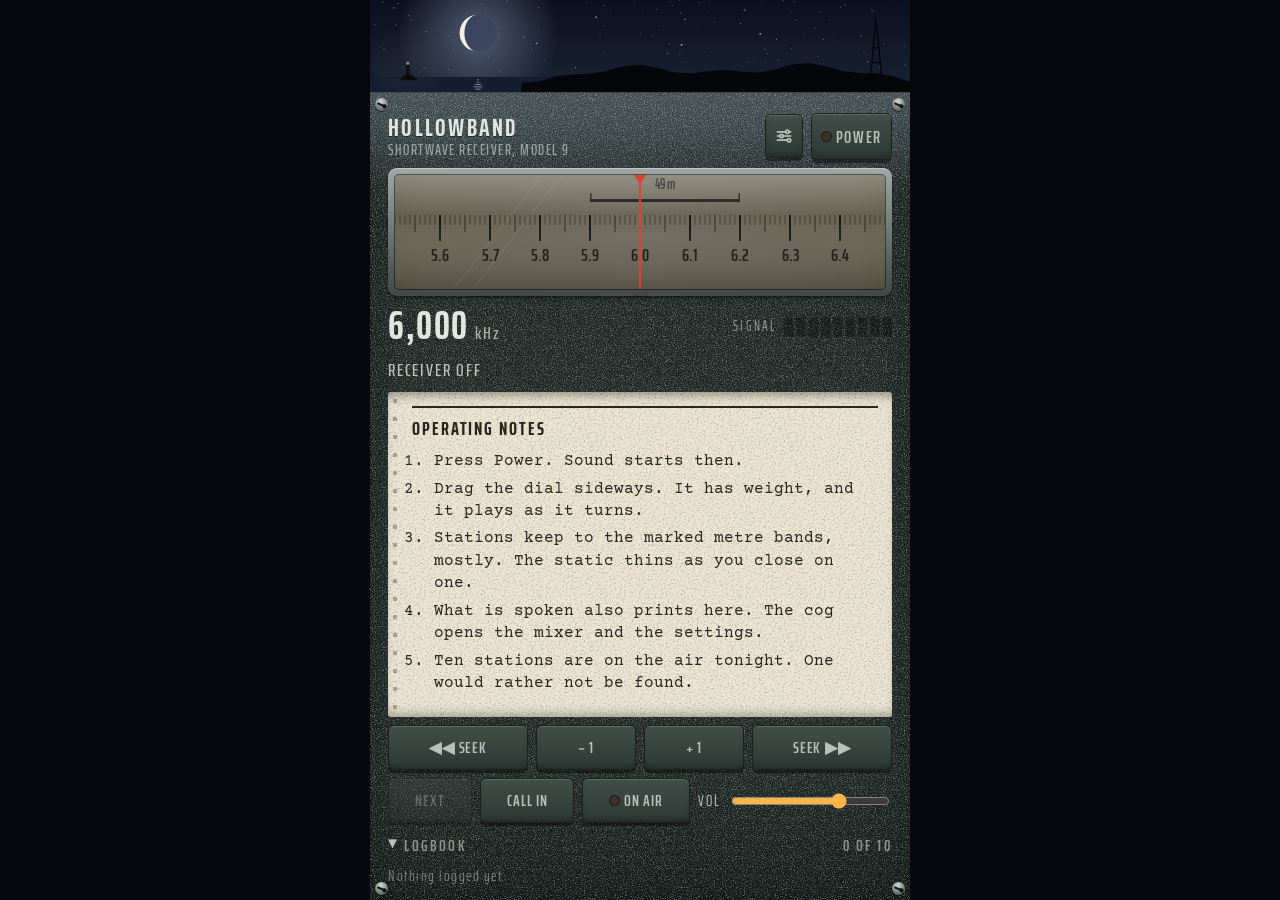
==== index.html @ ca561ea2 "Hollowband Receiver: voices, music, materials, the eleventh station Restructure the single-file radi" ====
<!DOCTYPE html>
<html lang="en">
<head>
<meta charset="utf-8">
<meta name="viewport" content="width=device-width, initial-scale=1">
<title>Hollowband Receiver</title>
<link rel="preconnect" href="https://fonts.googleapis.com">
<link rel="preconnect" href="https://fonts.gstatic.com" crossorigin>
<link href="https://fonts.googleapis.com/css2?family=Courier+Prime:ital,wght@0,400;0,700;1,400&family=IM+Fell+English+SC&family=Megrim&family=PT+Sans+Narrow:wght@700&family=Saira+Extra+Condensed:wght@500;600;700&display=swap" rel="stylesheet">
<link rel="icon" href="data:image/svg+xml,%3Csvg xmlns='http://www.w3.org/2000/svg' viewBox='0 0 32 32'%3E%3Crect width='32' height='32' rx='6' fill='%2327312e'/%3E%3Crect x='5' y='9' width='22' height='10' rx='2' fill='%23f3e2b3'/%3E%3Crect x='15.5' y='8' width='1.6' height='12' fill='%23d9442c'/%3E%3Ccircle cx='9' cy='24' r='1.8' fill='%23ffb648'/%3E%3C/svg%3E">
<link rel="stylesheet" href="css/radio.css">
</head>
<body>
<main class="radio" id="radio" data-text="m">
  <canvas class="sky" id="sky" aria-hidden="true"></canvas>
  <div class="face" id="face">
    <div class="tex t0"></div><div class="tex t1"></div><div class="tex t2"></div><div class="tex t3"></div>
    <i class="screw s1"></i><i class="screw s2"></i><i class="screw s3"></i><i class="screw s4"></i>

    <header class="plate">
      <div class="brand"><span class="maker" data-l="brand">HOLLOWBAND</span><span class="model" data-l="model">Shortwave receiver, model 9</span></div>
      <button id="cog" class="key icon" aria-label="Mixer and settings" aria-expanded="false"><svg viewBox="0 0 24 24" fill="none" stroke="currentColor" stroke-width="2" stroke-linecap="round"><path d="M4 7h10M18 7h2M4 12h3M11 12h9M4 17h12M20 17h0"/><circle cx="16" cy="7" r="2"/><circle cx="9" cy="12" r="2"/><circle cx="18" cy="17" r="2"/></svg></button>
      <button id="power" class="key power" aria-pressed="false" aria-label="Power"><span class="cap"><i class="lampdot" id="powerlamp"></i><span data-l="power">Power</span></span></button>
    </header>

    <div class="dialwrap">
      <canvas id="dial" tabindex="0" role="slider" aria-label="Tuning dial, kilohertz" aria-valuemin="3000" aria-valuemax="17000" aria-valuenow="6000"></canvas>
    </div>

    <div class="readrow">
      <div class="readout"><span id="freq">6,000</span><small data-l="khz">kHz</small></div>
      <div class="sig"><span class="lbl" data-l="signal">Signal</span><canvas class="eye" id="eye" role="img" aria-label="Signal strength"></canvas></div>
    </div>
    <div class="status" id="status" aria-live="polite">Receiver off</div>

    <div class="tapewrap">
      <section class="tape" id="tape">
        <p class="hdr">Operating notes</p>
        <ol id="notelist"></ol>
      </section>
      <button class="latest" id="latest" hidden>Latest &darr;</button>
    </div>

    <form class="callrow" id="callrow" hidden>
      <label for="calltext" hidden>Say something to the station</label>
      <input id="calltext" type="text" maxlength="300" autocomplete="off" placeholder="Say something to the station">
      <button type="button" class="key" id="dictate" aria-label="Dictate" hidden><span class="cap">Speak</span></button>
      <button type="submit" class="key" id="callsend"><span class="cap">Send</span></button>
    </form>

    <div class="keys">
      <button class="key" id="seekdn" aria-label="Seek down to the next station"><span class="cap"><span>&#9664;&#9664;</span><span data-l="seek">Seek</span></span></button>
      <button class="key" id="finedn" aria-label="Tune down one kilohertz"><span class="cap">&minus; 1</span></button>
      <button class="key" id="fineup" aria-label="Tune up one kilohertz"><span class="cap">+ 1</span></button>
      <button class="key" id="seekup" aria-label="Seek up to the next station"><span class="cap"><span data-l="seek">Seek</span><span>&#9654;&#9654;</span></span></button>
    </div>
    <div class="keys2">
      <button class="key" id="next" aria-label="Skip to the next item on this station" disabled><span class="cap"><span data-l="next">Next</span></span></button>
      <button class="key" id="call" aria-label="Call in to the station"><span class="cap"><span data-l="call">Call in</span></span></button>
      <button class="key" id="onair" aria-label="Go on air with your microphone" hidden><span class="cap"><i class="lampdot" id="airlamp"></i><span data-l="onair">On air</span></span></button>
      <label class="vol" for="volume"><span data-l="vol">Vol</span><input id="volume" type="range" min="0" max="100" value="70"></label>
    </div>

    <section class="log" id="log">
      <button class="logtoggle" id="logtoggle" aria-expanded="false" aria-controls="chips"><span><i>&#9656;</i><span data-l="logbook">Logbook</span></span><span id="count">0 of 10</span></button>
      <div class="chips" id="chips"><em>Nothing logged yet.</em></div>
    </section>
  </div>

  <aside class="drawer" id="drawer" hidden aria-label="Mixer and settings">
    <h2>Mixer <button class="key" id="drawer-close"><span class="cap">Close</span></button></h2>
    <div class="row"><label for="mix-voice">Voices</label><input id="mix-voice" type="range" min="0" max="150" value="100"></div>
    <div class="row"><label for="mix-music">Music</label><input id="mix-music" type="range" min="0" max="150" value="100"></div>
    <div class="row"><label for="mix-static">Static</label><input id="mix-static" type="range" min="0" max="150" value="100"></div>
    <label class="check"><input type="checkbox" id="opt-voice" checked>Spoken voices (off: the tape still prints everything)</label>

    <h3>The set</h3>
    <div class="row"><label>Tape text</label><div class="seg"><button class="key" data-text="s"><span class="cap">Small</span></button><button class="key" data-text="m"><span class="cap">Medium</span></button><button class="key" data-text="l"><span class="cap">Large</span></button></div></div>
    <label class="check"><input type="checkbox" id="opt-still">Hold the set still (stop it becoming other sets)</label>
    <label class="check"><input type="checkbox" id="opt-haptics" checked>Vibration, where the device has it</label>
    <div class="row"><button class="key" id="notes"><span class="cap">Print the operating notes</span></button><button class="key" id="fresh" hidden disabled><span class="cap">New transmission</span></button></div>

    <h3>Your station</h3>
    <p id="medialine">Nothing yet. Add music and it gets its own place on the dial.</p>
    <div class="row"><span class="key filebtn"><span class="cap">Add tracks</span><input id="addtracks" type="file" accept="audio/*" multiple aria-label="Add your own tracks"></span><button class="key" id="cleartracks"><span class="cap">Clear</span></button></div>
    <label class="check"><input type="checkbox" id="opt-monitor">Hear myself through the set when on air (headphones only)</label>
    <p>Keys: space is power, left and right tune, up and down seek, N skips. Tap the dial glass to knock.</p>
    <button class="linkish" id="reset">Start the night over</button>
  </aside>
</main>
<script src="js/script.js"></script>
<script src="js/voices.js"></script>
<script src="js/tracks.js"></script>
<script src="js/sound.js"></script>
<script src="js/radio.js"></script>
</body>
</html>
---- css/radio.css ----
/* Hollowband Receiver — how it looks.
   layout: a strip of night sky over one receiver faceplate. Lit dial, an indicator, a paper tape of what is heard,
   keys, logbook; a drawer for the mixer and settings. Single theme by choice.
   Every colour below is only where the set starts: radio.js drifts these tokens toward other sets while you use it. */
:root{
  --chassis:rgb(39,49,46);
  --chassis-hi:rgb(53,66,61);
  --chassis-lo:rgb(26,34,32);
  --engrave:rgb(183,195,186);
  --maker:rgb(223,231,223);
  --key1:rgb(65,79,73);
  --key2:rgb(45,56,52);
  --lamp:rgb(255,182,72);
  --needle:rgb(217,68,44);
  --bezel:rgb(120,132,126);
  --paper:rgb(236,229,211);
  --paper-ink:rgb(42,37,29);
  --his-ink:#7a1f14;
  --ghost-ink:#5d6878;
  --r-key:6px;
  --ls:.1em;
  --fs:1;
  --moonlight:1;
  --font-label:"Saira Extra Condensed","Arial Narrow",sans-serif;
  --font-tape:"Courier Prime","Courier New",monospace;
  color-scheme:dark;
}
*{box-sizing:border-box}
html,body{height:100%;margin:0}
body{background:#05070c;color:var(--engrave);font-family:var(--font-label);display:flex;justify-content:center;overflow-x:hidden}
.radio{position:relative;width:100%;min-width:0;max-width:540px;height:100%;min-height:680px;display:flex;flex-direction:column;overflow:hidden}
.sky{display:block;width:100%;height:92px;flex:none}

/* ---------- the faceplate and what it is made of ---------- */
.face{position:relative;flex:1;min-height:0;display:flex;flex-direction:column;gap:8px;padding:20px 18px 12px;
  background:linear-gradient(180deg,var(--chassis-hi),var(--chassis) 16%,var(--chassis) 84%,var(--chassis-lo));
  border-top:1px solid rgba(255,255,255,.16);box-shadow:inset 0 0 40px rgba(0,0,0,.35)}
.face>*{position:relative;z-index:1}
.face::before{content:"";position:absolute;inset:0 0 auto 0;height:96px;pointer-events:none;z-index:1;
  background:linear-gradient(180deg,rgba(196,214,255,.2),rgba(196,214,255,0));opacity:var(--moonlight);transition:opacity 6s}
.face>.tex{position:absolute;inset:0;z-index:0;pointer-events:none;opacity:0}
.t0{background-image:url("data:image/svg+xml,%3Csvg xmlns='http://www.w3.org/2000/svg' width='180' height='180'%3E%3Cfilter id='f' x='0' y='0' width='100%25' height='100%25'%3E%3CfeTurbulence type='fractalNoise' baseFrequency='.8' numOctaves='2' seed='3'/%3E%3CfeColorMatrix values='0 0 0 0 0  0 0 0 0 0  0 0 0 0 0  1.3 0 0 0 -0.5'/%3E%3C/filter%3E%3Crect width='100%25' height='100%25' filter='url(%23f)'/%3E%3C/svg%3E"),url("data:image/svg+xml,%3Csvg xmlns='http://www.w3.org/2000/svg' width='160' height='160'%3E%3Cfilter id='f' x='0' y='0' width='100%25' height='100%25'%3E%3CfeTurbulence type='fractalNoise' baseFrequency='.9' numOctaves='2' seed='11'/%3E%3CfeColorMatrix values='0 0 0 0 1  0 0 0 0 1  0 0 0 0 1  1.1 0 0 0 -0.52'/%3E%3C/filter%3E%3Crect width='100%25' height='100%25' filter='url(%23f)'/%3E%3C/svg%3E")}                                              /* hammered enamel */
.t1{background-image:url("data:image/svg+xml,%3Csvg xmlns='http://www.w3.org/2000/svg' width='420' height='420'%3E%3Cfilter id='f' x='0' y='0' width='100%25' height='100%25'%3E%3CfeTurbulence type='fractalNoise' baseFrequency='.006 .19' numOctaves='4' seed='8'/%3E%3CfeColorMatrix values='0 0 0 0 0  0 0 0 0 0  0 0 0 0 0  2.2 0 0 0 -0.85'/%3E%3C/filter%3E%3Crect width='100%25' height='100%25' filter='url(%23f)'/%3E%3C/svg%3E"),url("data:image/svg+xml,%3Csvg xmlns='http://www.w3.org/2000/svg' width='380' height='380'%3E%3Cfilter id='f' x='0' y='0' width='100%25' height='100%25'%3E%3CfeTurbulence type='fractalNoise' baseFrequency='.004 .11' numOctaves='3' seed='21'/%3E%3CfeColorMatrix values='0 0 0 0 1  0 0 0 0 1  0 0 0 0 1  1.4 0 0 0 -0.62'/%3E%3C/filter%3E%3Crect width='100%25' height='100%25' filter='url(%23f)'/%3E%3C/svg%3E")}                                                /* walnut */
.t2{background-image:repeating-linear-gradient(0deg,rgba(255,255,255,.06) 0 1px,rgba(0,0,0,.07) 1px 2px,transparent 2px 5px),url("data:image/svg+xml,%3Csvg xmlns='http://www.w3.org/2000/svg' width='180' height='180'%3E%3Cfilter id='f' x='0' y='0' width='100%25' height='100%25'%3E%3CfeTurbulence type='fractalNoise' baseFrequency='.8' numOctaves='2' seed='3'/%3E%3CfeColorMatrix values='0 0 0 0 0  0 0 0 0 0  0 0 0 0 0  1.3 0 0 0 -0.5'/%3E%3C/filter%3E%3Crect width='100%25' height='100%25' filter='url(%23f)'/%3E%3C/svg%3E")}   /* ribbed plastic */
.t3{background-image:url("data:image/svg+xml,%3Csvg xmlns='http://www.w3.org/2000/svg' width='360' height='360'%3E%3Cfilter id='f' x='0' y='0' width='100%25' height='100%25'%3E%3CfeTurbulence type='turbulence' baseFrequency='.018 .026' numOctaves='2' seed='5'/%3E%3CfeColorMatrix values='0 0 0 0 0  0 0 0 0 0  0 0 0 0 0  -1.6 0 0 0 0.36'/%3E%3C/filter%3E%3Crect width='100%25' height='100%25' filter='url(%23f)'/%3E%3C/svg%3E"),url("data:image/svg+xml,%3Csvg xmlns='http://www.w3.org/2000/svg' width='300' height='300'%3E%3Cfilter id='f' x='0' y='0' width='100%25' height='100%25'%3E%3CfeTurbulence type='turbulence' baseFrequency='.03 .02' numOctaves='1' seed='14'/%3E%3CfeColorMatrix values='0 0 0 0 1  0 0 0 0 1  0 0 0 0 1  -1.1 0 0 0 0.14'/%3E%3C/filter%3E%3Crect width='100%25' height='100%25' filter='url(%23f)'/%3E%3C/svg%3E"),linear-gradient(115deg,rgba(90,220,190,.10),rgba(200,90,220,.10) 45%,rgba(90,160,255,.08) 70%,rgba(90,220,190,.10));
  background-size:auto,auto,300% 300%;animation:sheen 38s linear infinite}         /* something grown */
@keyframes sheen{to{background-position:0 0,0 0,300% 0}}
.screw{position:absolute!important;z-index:2!important;width:13px;height:13px;border-radius:50%;
  background:radial-gradient(circle at 35% 30%,#d5dbd6,#737d79 58%,#39423f);box-shadow:0 1px 1px rgba(0,0,0,.6);
  rotate:var(--a,24deg);transition:rotate .8s cubic-bezier(.3,1.5,.5,1)}
.screw::after{content:"";position:absolute;left:1.5px;right:1.5px;top:5.5px;height:2px;border-radius:1px;background:#161b19}
.screw::before{content:"";position:absolute;right:1px;top:4.5px;width:4px;height:4px;border-radius:50%;background:#0c0f0e;z-index:1}
.s1{left:5px;top:5px}.s2{right:5px;top:5px}.s3{left:5px;bottom:5px}.s4{right:5px;bottom:5px}
.dead .screw{box-shadow:0 0 6px rgba(160,190,255,.55)}

.plate{display:flex;align-items:center;justify-content:space-between;gap:8px}
.brand{display:flex;flex-direction:column;line-height:1;min-width:0;overflow:hidden;flex:1}
.maker{font-size:calc(25px*var(--fs));font-weight:700;letter-spacing:calc(var(--ls)*.9);color:var(--maker);white-space:nowrap;text-shadow:0 1px 0 rgba(0,0,0,.5),0 -1px 0 rgba(255,255,255,.08)}
.model{font-size:calc(15px*var(--fs));font-weight:500;letter-spacing:var(--ls);text-transform:uppercase;opacity:.75;margin-top:3px;white-space:nowrap;overflow:hidden;text-overflow:ellipsis}

/* ---------- keys: they breathe, lean toward a hand, and are slow to let go ---------- */
button{font-family:inherit;color:var(--engrave);cursor:pointer;touch-action:manipulation;-webkit-tap-highlight-color:transparent}
.key{position:relative;font-size:calc(17px*var(--fs));font-weight:600;letter-spacing:var(--ls);text-transform:uppercase;
  background:linear-gradient(180deg,var(--key1),var(--key2));border:1px solid var(--chassis-lo);border-radius:var(--r-key);
  padding:9px 6px;min-height:44px;min-width:0;overflow:hidden;
  box-shadow:inset 0 1px 0 rgba(255,255,255,.16),inset 0 -6px 8px -6px rgba(0,0,0,.4),0 3px 0 rgba(0,0,0,.42);
  translate:var(--lx,0px) calc(var(--ly,0px) + var(--press,0px));
  transition:translate .32s cubic-bezier(.3,1.9,.5,1),scale .4s cubic-bezier(.3,1.5,.5,1),filter .16s,box-shadow .12s;
  animation:breathe 5.6s ease-in-out infinite;animation-delay:var(--bd,0s)}
@keyframes breathe{50%{scale:1.02}}
.key .cap{display:inline-flex;align-items:center;justify-content:center;gap:4px;pointer-events:none;white-space:nowrap}
.key.down,.key.ghostdown{--press:3px;filter:brightness(.8);box-shadow:inset 0 2px 5px rgba(0,0,0,.55),0 0 0 rgba(0,0,0,0);transition-duration:.05s,.4s,.05s,.05s}
.key.eaten{--press:4px;scale:1 .78;filter:brightness(.5);animation:none;box-shadow:inset 0 6px 9px rgba(0,0,0,.8)}
.key:disabled{opacity:.4;cursor:default}
.key[hidden],[hidden]{display:none!important}
button:focus-visible,canvas:focus-visible,input:focus-visible{outline:2px solid var(--lamp);outline-offset:2px}
.power{flex:none;padding:9px 9px}
.icon{flex:none;width:38px;padding:0}
.icon svg{width:20px;height:20px;display:block;margin:auto;pointer-events:none}
.lampdot{width:11px;height:11px;border-radius:50%;background:#3b3128;box-shadow:inset 0 0 0 1px rgba(0,0,0,.5);flex:none}
.lampdot.lit{background:var(--lamp);box-shadow:0 0 10px 2px var(--lamp)}
#airlamp.lit{background:#ff5a48;box-shadow:0 0 10px 2px #ff5a48}
.key.live{filter:brightness(1.15)}

/* ---------- dial ---------- */
.dialwrap{border-radius:9px;padding:7px;background:var(--bezel);
  background:linear-gradient(180deg,color-mix(in srgb,var(--bezel) 70%,#fff),var(--bezel) 38%,color-mix(in srgb,var(--bezel) 55%,#000));
  box-shadow:0 2px 3px rgba(0,0,0,.5),inset 0 1px 0 rgba(255,255,255,.35)}
#dial{display:block;width:100%;height:114px;border-radius:4px;touch-action:none;cursor:ew-resize;box-shadow:inset 0 0 0 1px rgba(0,0,0,.6),0 0 0 1px rgba(0,0,0,.5)}
.readrow{display:flex;align-items:center;justify-content:space-between;gap:12px}
.readout{font-size:calc(40px*var(--fs));font-weight:700;letter-spacing:.04em;color:var(--maker);line-height:1;font-variant-numeric:tabular-nums;white-space:nowrap}
.readout small{font-size:calc(18px*var(--fs));font-weight:500;letter-spacing:var(--ls);opacity:.7;margin-left:6px}
.sig{display:flex;align-items:center;gap:8px}
.sig .lbl{font-size:calc(14px*var(--fs));letter-spacing:calc(var(--ls)*1.5);text-transform:uppercase;opacity:.7}
.eye{display:block;width:108px;height:44px}
.status{font-size:calc(18px*var(--fs));font-weight:500;letter-spacing:var(--ls);text-transform:uppercase;min-height:22px}
.status b{color:var(--lamp);font-weight:600}
.dead .status b{color:#a9c0ee}

/* ---------- the tape ---------- */
.tapewrap{flex:1;min-height:140px;display:flex}
.tapewrap .tape{flex:1}
.tape{overflow-y:auto;color:var(--paper-ink);font-family:var(--font-tape);font-size:15.5px;line-height:1.45;
  background-color:var(--paper);background-image:radial-gradient(circle at 7px 9px,rgba(0,0,0,.28) 0 2.2px,transparent 2.6px),url("data:image/svg+xml,%3Csvg xmlns='http://www.w3.org/2000/svg' width='200' height='200'%3E%3Cfilter id='f' x='0' y='0' width='100%25' height='100%25'%3E%3CfeTurbulence type='fractalNoise' baseFrequency='.55' numOctaves='3' seed='2'/%3E%3CfeColorMatrix values='0 0 0 0 0  0 0 0 0 0  0 0 0 0 0  0.55 0 0 0 -0.27'/%3E%3C/filter%3E%3Crect width='100%25' height='100%25' filter='url(%23f)'/%3E%3C/svg%3E");background-size:100% 18px,200px 200px;background-repeat:repeat-y,repeat;
  border-radius:3px;padding:14px 14px 18px 24px;transition:filter 2.5s;
  box-shadow:inset 0 10px 12px -8px rgba(0,0,0,.45),inset 0 -10px 12px -8px rgba(0,0,0,.35)}
.radio[data-text="s"] .tape{font-size:14px}
.radio[data-text="l"] .tape{font-size:18px}
.dead .tape{filter:brightness(.7) saturate(.55)}
.tape p{margin:0 0 9px;overflow-wrap:anywhere;rotate:var(--tilt,0deg);translate:var(--nudge,0px) 0;text-shadow:0 0 .7px currentColor}
.tape .hdr{font-family:var(--font-label);font-size:calc(19px*var(--fs));font-weight:700;letter-spacing:var(--ls);text-transform:uppercase;border-top:2px solid currentColor;padding-top:7px;margin-top:14px;text-shadow:none}
.tape .hdr:first-child{margin-top:0}
.tape .cue{font-style:italic;opacity:.62;font-size:.9em}
.tape .note{font-weight:700}
.tape .ghost{color:var(--ghost-ink);font-style:italic}
.tape .his{color:var(--his-ink)}
.tape .you{color:#1f4a7a;font-weight:700}
.tape .anom{font-weight:700;text-transform:uppercase;position:relative;top:-1.5px}
.tape ol{margin:0 0 9px;padding-left:22px}
.tape li{margin-bottom:5px}
.latest{position:absolute;right:10px;bottom:8px;font-size:calc(14px*var(--fs));letter-spacing:var(--ls);text-transform:uppercase;
  background:var(--chassis-lo);border:1px solid rgba(255,255,255,.2);border-radius:14px;padding:5px 11px}
.callrow{display:flex;gap:8px}
.callrow input{flex:1;min-width:0;font:15px var(--font-tape);color:var(--paper-ink);background:var(--paper);border:1px solid var(--chassis-lo);border-radius:3px;padding:9px 10px}
.callrow .key{flex:none;padding:9px 12px}

.keys{display:grid;grid-template-columns:minmax(0,1.4fr) minmax(0,1fr) minmax(0,1fr) minmax(0,1.4fr);gap:8px}
.keys .key{padding:9px 3px;font-size:calc(16px*var(--fs));letter-spacing:calc(var(--ls)*.5)}
.keys2{display:flex;gap:8px;flex-wrap:wrap;align-items:center}
.keys2 .key{flex:1 1 auto;padding:9px 10px;font-size:calc(16px*var(--fs));letter-spacing:calc(var(--ls)*.6)}
.vol{display:flex;align-items:center;gap:8px;flex:2 1 130px;font-size:calc(15px*var(--fs));letter-spacing:calc(var(--ls)*1.4);text-transform:uppercase}
input[type=range]{flex:1;min-width:70px;accent-color:var(--lamp)}

/* ---------- logbook ---------- */
.logtoggle{width:100%;background:none;border:0;padding:2px 0;font-size:calc(16px*var(--fs));font-weight:600;letter-spacing:calc(var(--ls)*1.5);text-transform:uppercase;display:flex;justify-content:space-between;gap:10px;align-items:center}
.logtoggle span:last-child{opacity:.7;font-variant-numeric:tabular-nums;white-space:nowrap}
.logtoggle i{font-style:normal;display:inline-block;margin-right:6px;transition:rotate .2s}
.log.open .logtoggle i{rotate:90deg}
.chips{display:none;gap:6px;flex-wrap:wrap;max-height:84px;overflow-y:auto;padding-top:4px}
.log.open .chips{display:flex}
.chips .key{font-size:calc(15px*var(--fs));padding:5px 9px;min-height:34px;max-width:100%;text-align:left;animation:none}
.chips .key .cap{white-space:normal}
.chips .key.now{box-shadow:inset 0 0 0 1.5px var(--lamp),0 3px 0 rgba(0,0,0,.42)}
.chips .ghostchip{color:#a9c0ee;font-style:italic}
.chips .hischip{color:#ff9d8c;border-color:#7a1f14}
.chips .yourchip{color:#9df0c0}
.chips em{font-style:normal;font-size:calc(15px*var(--fs));letter-spacing:var(--ls);opacity:.55;align-self:center}

/* ---------- drawer: mixer and settings ---------- */
.drawer{position:absolute;left:0;right:0;bottom:0;z-index:5;max-height:82%;overflow-y:auto;padding:16px 18px 20px;
  background:var(--chassis-lo);border-top:2px solid var(--bezel);box-shadow:0 -12px 30px rgba(0,0,0,.6);
  display:flex;flex-direction:column;gap:12px;font-size:16px;letter-spacing:.06em}
.drawer h2{margin:0;font-size:20px;letter-spacing:.14em;text-transform:uppercase;color:var(--maker);display:flex;justify-content:space-between;align-items:center}
.drawer h3{margin:6px 0 0;font-size:14px;letter-spacing:.16em;text-transform:uppercase;opacity:.65;font-weight:600}
.drawer .row{display:flex;align-items:center;gap:10px}
.drawer .row label{flex:0 0 74px;text-transform:uppercase;font-size:15px;letter-spacing:.12em}
.drawer .check{display:flex;align-items:center;gap:10px;text-transform:none;font-family:var(--font-tape);font-size:14px;letter-spacing:0;color:var(--engrave)}
.drawer .check input{width:18px;height:18px;accent-color:var(--lamp);flex:none}
.drawer p{margin:0;font-family:var(--font-tape);font-size:13.5px;letter-spacing:0;line-height:1.4;opacity:.8}
.drawer .key{animation:none;padding:8px 12px;min-height:40px}
.drawer .seg{display:flex;gap:6px}
.drawer .seg .key[aria-pressed="true"]{box-shadow:inset 0 0 0 1.5px var(--lamp)}
.drawer .filebtn{position:relative;display:inline-flex;align-items:center}
.drawer .filebtn input{position:absolute;inset:0;opacity:0;cursor:pointer}
.linkish{background:none;border:0;padding:4px 0;font-size:14px;letter-spacing:.12em;text-transform:uppercase;opacity:.6;text-decoration:underline;align-self:flex-start}
@media (prefers-reduced-motion:reduce){.key{animation:none;transition:none}.screw{transition:none}.t3{animation:none}}
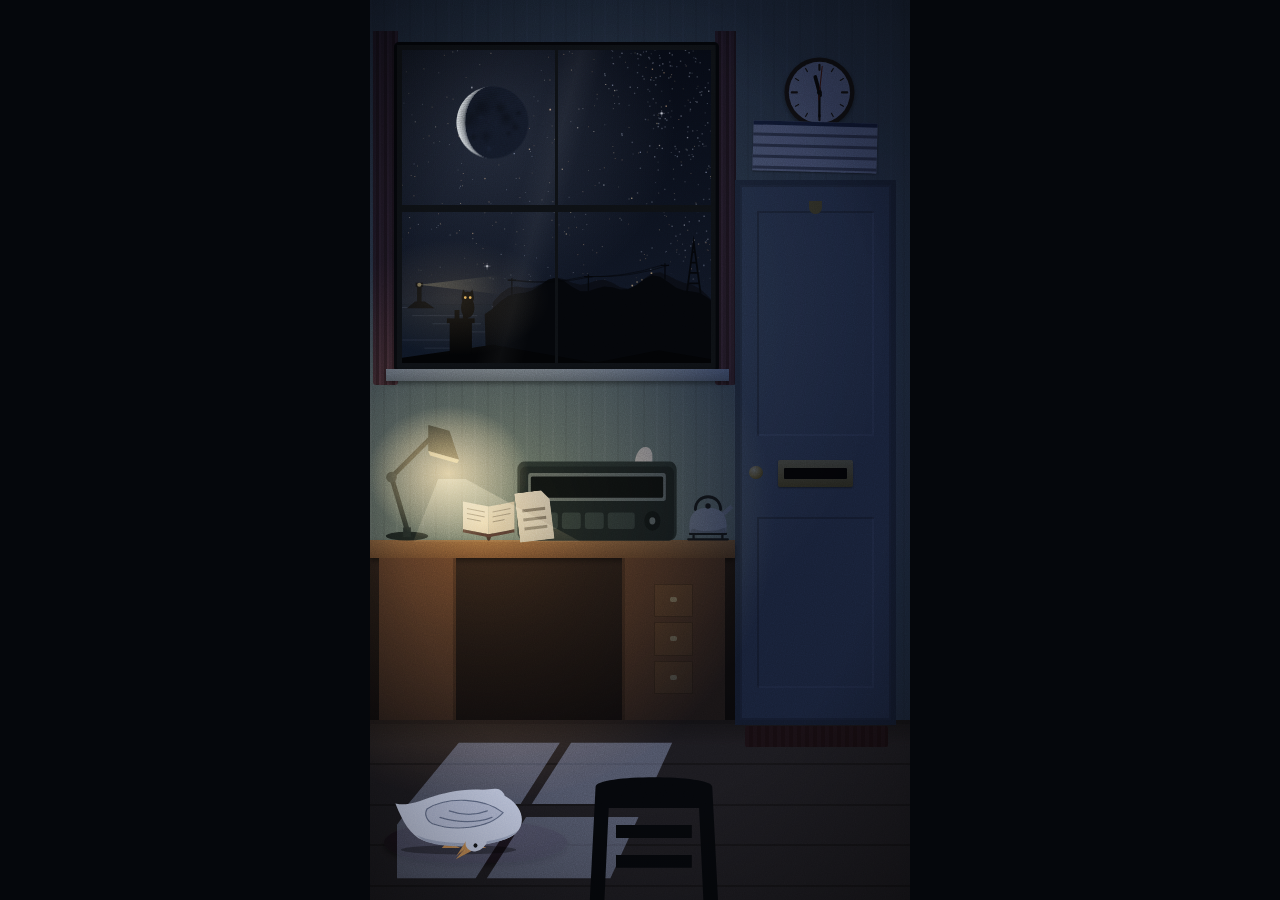
==== commit 88e11215: "The room at 9 Lantern Row, Formal, the real sky, the post The set now sits on a desk in a room you c" ====
--- a/index.html
+++ b/index.html
@@ -3,95 +3,249 @@
 <head>
 <meta charset="utf-8">
 <meta name="viewport" content="width=device-width, initial-scale=1">
+<meta name="theme-color" content="#05070c">
 <title>Hollowband Receiver</title>
 <link rel="preconnect" href="https://fonts.googleapis.com">
 <link rel="preconnect" href="https://fonts.gstatic.com" crossorigin>
-<link href="https://fonts.googleapis.com/css2?family=Courier+Prime:ital,wght@0,400;0,700;1,400&family=IM+Fell+English+SC&family=Megrim&family=PT+Sans+Narrow:wght@700&family=Saira+Extra+Condensed:wght@500;600;700&display=swap" rel="stylesheet">
+<link href="https://fonts.googleapis.com/css2?family=Alfa+Slab+One&family=Caveat:wght@500;700&family=Cinzel:wght@600&family=Courier+Prime:ital,wght@0,400;0,700;1,400&family=IM+Fell+English+SC&family=Megrim&family=Monoton&family=PT+Sans+Narrow:wght@700&family=Pacifico&family=Poiret+One&family=Reenie+Beanie&family=Rye&family=Saira+Extra+Condensed:wght@500;600;700&family=UnifrakturCook:wght@700&display=swap" rel="stylesheet">
 <link rel="icon" href="data:image/svg+xml,%3Csvg xmlns='http://www.w3.org/2000/svg' viewBox='0 0 32 32'%3E%3Crect width='32' height='32' rx='6' fill='%2327312e'/%3E%3Crect x='5' y='9' width='22' height='10' rx='2' fill='%23f3e2b3'/%3E%3Crect x='15.5' y='8' width='1.6' height='12' fill='%23d9442c'/%3E%3Ccircle cx='9' cy='24' r='1.8' fill='%23ffb648'/%3E%3C/svg%3E">
 <link rel="stylesheet" href="css/radio.css">
+<link rel="stylesheet" href="css/room.css">
 </head>
 <body>
-<main class="radio" id="radio" data-text="m">
-  <canvas class="sky" id="sky" aria-hidden="true"></canvas>
-  <div class="face" id="face">
-    <div class="tex t0"></div><div class="tex t1"></div><div class="tex t2"></div><div class="tex t3"></div>
-    <i class="screw s1"></i><i class="screw s2"></i><i class="screw s3"></i><i class="screw s4"></i>
-
-    <header class="plate">
-      <div class="brand"><span class="maker" data-l="brand">HOLLOWBAND</span><span class="model" data-l="model">Shortwave receiver, model 9</span></div>
-      <button id="cog" class="key icon" aria-label="Mixer and settings" aria-expanded="false"><svg viewBox="0 0 24 24" fill="none" stroke="currentColor" stroke-width="2" stroke-linecap="round"><path d="M4 7h10M18 7h2M4 12h3M11 12h9M4 17h12M20 17h0"/><circle cx="16" cy="7" r="2"/><circle cx="9" cy="12" r="2"/><circle cx="18" cy="17" r="2"/></svg></button>
-      <button id="power" class="key power" aria-pressed="false" aria-label="Power"><span class="cap"><i class="lampdot" id="powerlamp"></i><span data-l="power">Power</span></span></button>
-    </header>
-
-    <div class="dialwrap">
-      <canvas id="dial" tabindex="0" role="slider" aria-label="Tuning dial, kilohertz" aria-valuemin="3000" aria-valuemax="17000" aria-valuenow="6000"></canvas>
+<main class="app" id="app" data-view="room">
+
+  <!-- ================= the room ================= -->
+  <section class="roomview" id="room" aria-label="The top room, 9 Lantern Row">
+    <div class="stage" id="stage">
+      <div class="wall"></div>
+      <div class="floor"></div>
+
+      <div class="curtain cl"></div><div class="curtain cr"></div>
+      <button class="obj window" id="win" aria-label="The window" aria-pressed="false">
+        <canvas id="winsky"></canvas>
+        <span class="refl"><i class="fig"></i></span>
+        <span class="sash lower"><i></i></span>
+        <span class="bars"></span>
+      </button>
+      <div class="sill"></div>
+
+      <svg class="clock" id="clock" viewBox="0 0 100 100" aria-hidden="true">
+        <circle cx="50" cy="50" r="48" fill="#3a2f28"/><circle cx="50" cy="50" r="42" fill="#e9e2cf"/>
+        <g stroke="#3a2f28" stroke-width="3" stroke-linecap="round">
+          <path d="M50,12V19M50,81V88M12,50H19M81,50H88"/>
+          <path stroke-width="1.6" d="M69,17.1L66.5,21.4M82.9,31L78.6,33.5M82.9,69L78.6,66.5M69,82.9L66.5,78.6M31,82.9L33.5,78.6M17.1,69L21.4,66.5M17.1,31L21.4,33.5M31,17.1L33.5,21.4"/>
+        </g>
+        <path class="hand hh" d="M50,54V28" stroke="#1c1c1c" stroke-width="5" stroke-linecap="round"/>
+        <path class="hand mh" d="M50,56V17" stroke="#1c1c1c" stroke-width="3.2" stroke-linecap="round"/>
+        <path class="hand sh" d="M50,60V14" stroke="#b3311f" stroke-width="1.4" stroke-linecap="round"/>
+        <circle cx="50" cy="50" r="3.4" fill="#1c1c1c"/>
+      </svg>
+
+      <button class="obj tides" id="tides" aria-label="Tide tables, pinned over the door"></button>
+      <div class="door" id="door">
+        <span class="panel p1"></span><span class="panel p2"></span>
+        <span class="knob"></span><span class="hook"></span>
+        <button class="pins" id="pins" aria-label="The cards pinned to the door"></button>
+        <svg class="coat" id="coat" viewBox="0 0 60 110" preserveAspectRatio="none" aria-hidden="true" hidden>
+          <path d="M26,2 L34,2 L37,10 L52,18 L57,70 L50,72 L48,104 L12,104 L10,72 L3,70 L8,18 L23,10 Z" fill="#17191e"/>
+          <path d="M30,10 L30,104 M23,10 L30,22 L37,10" stroke="#2b2f37" stroke-width="1.4" fill="none"/>
+          <circle cx="33" cy="36" r="1.3" fill="#2b2f37"/><circle cx="33" cy="52" r="1.3" fill="#2b2f37"/><circle cx="33" cy="68" r="1.3" fill="#2b2f37"/>
+        </svg>
+        <button class="slot" id="slot" aria-label="The letterbox"><i></i></button>
+      </div>
+      <div class="mat"></div>
+      <button class="obj mail" id="mail" aria-label="Something on the mat" hidden><i></i></button>
+
+      <div class="desk"><span class="dtop"></span><span class="dleft"></span><span class="dright"><i></i><i></i><i></i></span></div>
+
+      <button class="obj lamp" id="lamp" aria-label="The lamp" aria-pressed="true">
+        <svg viewBox="0 0 100 150" preserveAspectRatio="xMinYMax meet" aria-hidden="true">
+          <ellipse cx="30" cy="145" rx="22" ry="4.5" fill="#26302c"/>
+          <rect x="26" y="136" width="8" height="10" fill="#2f3a36"/>
+          <path d="M30,138 L14,84 L58,40" fill="none" stroke="#2f3a36" stroke-width="5" stroke-linecap="round" stroke-linejoin="round"/>
+          <circle cx="14" cy="84" r="5.5" fill="#3a4742"/>
+          <path d="M52,30 L74,36 L84,66 L52,57 Z" fill="#2f3a36"/>
+          <path d="M84,66 L52,57 L54,61.5 L82,69.5 Z" fill="#ffe9b0" class="lampmouth"/>
+        </svg>
+      </button>
+      <button class="obj book" id="book" aria-label="The logbook">
+        <svg viewBox="0 0 60 52" preserveAspectRatio="xMidYMax meet" aria-hidden="true">
+          <path d="M30,50 L18,16 M30,50 L42,16" stroke="#3a2a22" stroke-width="3" stroke-linecap="round"/>
+          <path d="M4,12 L30,17 L30,45 L4,40 Z" fill="#e9e2cf"/><path d="M56,12 L30,17 L30,45 L56,40 Z" fill="#dcd4bf"/>
+          <path d="M4,40 L30,45 L56,40 L56,43 L30,48 L4,43 Z" fill="#4a2f2a"/>
+          <g stroke="#6b6253" stroke-width="1" opacity=".7"><path d="M8,19 L26,22.5M8,24 L26,27.5M8,29 L22,31.7M34,22.5 L52,19M34,27.5 L52,24M34,32.5 L46,30.2"/></g>
+        </svg>
+      </button>
+      <button class="obj set" id="set" aria-label="The receiver. Sit down at it.">
+        <svg viewBox="0 0 120 52" preserveAspectRatio="none" aria-hidden="true">
+          <path d="M88,6 C88,-6 100,-8 101,0 L101,6 Z" fill="#ece5d3"/>
+          <rect x="1" y="4" width="118" height="48" rx="5" style="fill:var(--chassis-hi)"/>
+          <rect x="3" y="7" width="114" height="45" rx="4" style="fill:var(--chassis)"/>
+          <rect x="9" y="11" width="102" height="17" rx="2" style="fill:var(--bezel)"/>
+          <rect x="11" y="13" width="98" height="13" rx="1" fill="#151a18"/>
+          <g style="fill:var(--key1)"><rect x="11" y="35" width="20" height="10" rx="2"/><rect x="34" y="35" width="14" height="10" rx="2"/><rect x="51" y="35" width="14" height="10" rx="2"/><rect x="68" y="35" width="20" height="10" rx="2"/></g>
+          <circle cx="101" cy="40" r="6" style="fill:var(--chassis-lo)"/><circle cx="101" cy="40" r="2.2" style="fill:var(--bezel)"/>
+        </svg>
+      </button>
+      <button class="obj note" id="note" aria-label="A note, propped against the set"><i></i><i></i><i></i></button>
+      <button class="obj kettle" id="kettle" aria-label="The kettle">
+        <svg viewBox="0 0 60 62" preserveAspectRatio="xMidYMax meet" aria-hidden="true">
+          <path d="M8,60 H52 M14,60 V54 M46,60 V54 M10,54 H50" stroke="#20262a" stroke-width="2.5" stroke-linecap="round"/>
+          <path d="M16,27 C16,8 44,8 44,27" fill="none" stroke="#20262a" stroke-width="3.2" stroke-linecap="round"/>
+          <path d="M46,36 L58,25 L55,22 L44,31 Z" fill="#8f9aa0"/>
+          <path d="M10,53 C7,34 14,25 30,25 C46,25 53,34 50,53 Z" fill="#9aa5ab"/>
+          <path d="M12,48 C24,52 38,52 49,47 L50,53 L10,53 Z" fill="#7d888e"/>
+          <circle class="lid" cx="30" cy="23" r="3" fill="#20262a"/>
+        </svg>
+      </button>
+
+      <div class="bed"></div>
+      <svg class="patch" viewBox="0 0 100 34" preserveAspectRatio="none" aria-hidden="true">
+        <path d="M22,2 L58,2 L44,16 L4,16 Z M62,2 L98,2 L88,16 L48,16 Z M2,19 L42,19 L28,33 L-14,33 Z M46,19 L86,19 L76,33 L32,33 Z" fill="#b4c8ff"/>
+      </svg>
+      <button class="obj goose" id="goose" data-pose="sleep" aria-label="Formal, the goose">
+        <svg viewBox="0 0 200 190" preserveAspectRatio="xMinYMax meet" aria-hidden="true">
+          <ellipse class="g-shadow" cx="90" cy="184" rx="62" ry="5"/>
+          <g class="g-legs">
+            <g class="leg l1"><rect x="76" y="150" width="5" height="28" rx="2"/><path d="M72,182 L78,175 L92,182 Z"/></g>
+            <g class="leg l2"><rect x="104" y="150" width="5" height="28" rx="2"/><path d="M100,182 L106,175 L120,182 Z"/></g>
+          </g>
+          <g class="g-torso">
+            <g class="g-breathe">
+              <path class="g-body" d="M22,114 C40,118 52,108 80,102 C104,97 126,98 140,106 C158,116 164,134 152,146 C138,160 80,164 52,154 C38,148 30,134 22,114 Z"/>
+              <path class="g-belly" d="M44,148 C70,160 128,160 153,144 C142,160 80,166 52,154 Z"/>
+            </g>
+            <g class="g-n1"><rect class="g-neck" x="122" y="80" width="20" height="36" rx="10"/>
+              <g class="g-n2"><rect class="g-neck" x="124" y="58" width="16" height="32" rx="8"/>
+                <g class="g-n3"><rect class="g-neck" x="125" y="40" width="14" height="28" rx="7"/>
+                  <g class="g-head">
+                    <path class="g-beak low" d="M146,42 L164,43.5 L146,47.5 Z"/>
+                    <path class="g-beak up" d="M146,35 L167,41.5 L146,43.5 Z"/>
+                    <ellipse class="g-skull" cx="137" cy="40" rx="13" ry="10.5"/>
+                    <circle class="g-eye" cx="141.5" cy="37" r="2.2"/><circle class="g-eye e2" cx="132" cy="37" r="2.2"/>
+                  </g>
+                </g>
+              </g>
+            </g>
+            <g class="g-breathe">
+              <path class="g-wing" d="M56,120 C78,106 118,108 138,124 C122,142 84,144 62,136 C55,132 53,125 56,120 Z"/>
+              <path class="g-feather" d="M70,129 C90,135 110,135 126,129 M80,122 C94,127 108,127 121,122"/>
+            </g>
+          </g>
+        </svg>
+      </button>
+      <button class="eyes" id="eyes" aria-label="Under the desk" hidden><i></i><i></i></button>
+
+      <div class="shade"></div>
+      <div class="glow"></div>
+      <span class="cone"></span>
+      <span class="minidial"><i></i></span>
+      <span class="flame"></span>
+      <span class="steam"><i></i><i></i><i></i></span>
+      <svg class="chair" viewBox="0 0 100 60" preserveAspectRatio="none" aria-hidden="true">
+        <path d="M6,60 L10,6 C10,0 90,0 90,6 L94,60 L84,60 L81,16 L19,16 L16,60 Z M24,24 H76 V30 H24 Z M24,38 H76 V44 H24 Z" fill="#05070b" fill-rule="evenodd"/>
+      </svg>
     </div>
-
-    <div class="readrow">
-      <div class="readout"><span id="freq">6,000</span><small data-l="khz">kHz</small></div>
-      <div class="sig"><span class="lbl" data-l="signal">Signal</span><canvas class="eye" id="eye" role="img" aria-label="Signal strength"></canvas></div>
+    <div class="grain"></div>
+    <p class="caption" id="caption" aria-live="polite"></p>
+  </section>
+
+  <!-- ================= the set ================= -->
+  <section class="setview radio" id="radio" data-text="m">
+    <canvas class="sky" id="sky" aria-hidden="true"></canvas>
+    <button class="leanback" id="leanback" aria-label="Lean back from the set, into the room">&#8249; Lean back<i></i></button>
+    <div class="face" id="face">
+      <div class="tex t0"></div><div class="tex t1"></div><div class="tex t2"></div><div class="tex t3"></div>
+      <i class="screw s1"></i><i class="screw s2"></i><i class="screw s3"></i><i class="screw s4"></i>
+
+      <header class="plate">
+        <div class="brand"><span class="maker" data-l="brand">HOLLOWBAND</span><span class="model" data-l="model">Shortwave receiver, model 9</span></div>
+        <button id="cog" class="key icon" aria-label="Mixer and settings" aria-expanded="false"><svg viewBox="0 0 24 24" fill="none" stroke="currentColor" stroke-width="2" stroke-linecap="round"><path d="M4 7h10M18 7h2M4 12h3M11 12h9M4 17h12M20 17h0"/><circle cx="16" cy="7" r="2"/><circle cx="9" cy="12" r="2"/><circle cx="18" cy="17" r="2"/></svg></button>
+        <button id="power" class="key power" aria-pressed="false" aria-label="Power"><span class="cap"><i class="lampdot" id="powerlamp"></i><span data-l="power">Power</span></span></button>
+      </header>
+
+      <div class="dialwrap">
+        <canvas id="dial" tabindex="0" role="slider" aria-label="Tuning dial, kilohertz" aria-valuemin="3000" aria-valuemax="17000" aria-valuenow="6000"></canvas>
+      </div>
+
+      <div class="readrow">
+        <div class="readout"><span id="freq">6,000</span><small data-l="khz">kHz</small></div>
+        <div class="sig"><span class="lbl" data-l="signal">Signal</span><canvas class="eye" id="eye" role="img" aria-label="Signal strength"></canvas></div>
+      </div>
+      <div class="status" id="status" aria-live="polite">Receiver off</div>
+
+      <div class="tapewrap">
+        <section class="tape" id="tape">
+          <p class="hdr">Operating notes</p>
+          <ol id="notelist"></ol>
+        </section>
+        <button class="latest" id="latest" hidden>Latest &darr;</button>
+      </div>
+
+      <form class="callrow" id="callrow" hidden>
+        <label for="calltext" hidden>Say something to the station</label>
+        <input id="calltext" type="text" maxlength="300" autocomplete="off" placeholder="Say something to the station">
+        <button type="button" class="key" id="dictate" aria-label="Dictate" hidden><span class="cap">Speak</span></button>
+        <button type="submit" class="key" id="callsend"><span class="cap">Send</span></button>
+      </form>
+
+      <div class="keys">
+        <button class="key" id="seekdn" aria-label="Seek down to the next station"><span class="cap"><span>&#9664;&#9664;</span><span data-l="seek">Seek</span></span></button>
+        <button class="key" id="finedn" aria-label="Tune down one kilohertz"><span class="cap">&minus; 1</span></button>
+        <button class="key" id="fineup" aria-label="Tune up one kilohertz"><span class="cap">+ 1</span></button>
+        <button class="key" id="seekup" aria-label="Seek up to the next station"><span class="cap"><span data-l="seek">Seek</span><span>&#9654;&#9654;</span></span></button>
+      </div>
+      <div class="keys2">
+        <button class="key" id="next" aria-label="Skip to the next item on this station" disabled><span class="cap"><span data-l="next">Next</span></span></button>
+        <button class="key" id="call" aria-label="Call in to the station"><span class="cap"><span data-l="call">Call in</span></span></button>
+        <button class="key" id="onair" aria-label="Go on air with your microphone" hidden><span class="cap"><i class="lampdot" id="airlamp"></i><span data-l="onair">On air</span></span></button>
+        <label class="vol" for="volume"><span data-l="vol">Vol</span><input id="volume" type="range" min="0" max="100" value="70"></label>
+      </div>
+
+      <section class="log" id="log">
+        <button class="logtoggle" id="logtoggle" aria-expanded="false" aria-controls="chips"><span><i>&#9656;</i><span data-l="logbook">Logbook</span></span><span id="count">0 of 10</span></button>
+        <div class="chips" id="chips"><em>Nothing logged yet.</em></div>
+      </section>
     </div>
-    <div class="status" id="status" aria-live="polite">Receiver off</div>
-
-    <div class="tapewrap">
-      <section class="tape" id="tape">
-        <p class="hdr">Operating notes</p>
-        <ol id="notelist"></ol>
-      </section>
-      <button class="latest" id="latest" hidden>Latest &darr;</button>
-    </div>
-
-    <form class="callrow" id="callrow" hidden>
-      <label for="calltext" hidden>Say something to the station</label>
-      <input id="calltext" type="text" maxlength="300" autocomplete="off" placeholder="Say something to the station">
-      <button type="button" class="key" id="dictate" aria-label="Dictate" hidden><span class="cap">Speak</span></button>
-      <button type="submit" class="key" id="callsend"><span class="cap">Send</span></button>
-    </form>
-
-    <div class="keys">
-      <button class="key" id="seekdn" aria-label="Seek down to the next station"><span class="cap"><span>&#9664;&#9664;</span><span data-l="seek">Seek</span></span></button>
-      <button class="key" id="finedn" aria-label="Tune down one kilohertz"><span class="cap">&minus; 1</span></button>
-      <button class="key" id="fineup" aria-label="Tune up one kilohertz"><span class="cap">+ 1</span></button>
-      <button class="key" id="seekup" aria-label="Seek up to the next station"><span class="cap"><span data-l="seek">Seek</span><span>&#9654;&#9654;</span></span></button>
-    </div>
-    <div class="keys2">
-      <button class="key" id="next" aria-label="Skip to the next item on this station" disabled><span class="cap"><span data-l="next">Next</span></span></button>
-      <button class="key" id="call" aria-label="Call in to the station"><span class="cap"><span data-l="call">Call in</span></span></button>
-      <button class="key" id="onair" aria-label="Go on air with your microphone" hidden><span class="cap"><i class="lampdot" id="airlamp"></i><span data-l="onair">On air</span></span></button>
-      <label class="vol" for="volume"><span data-l="vol">Vol</span><input id="volume" type="range" min="0" max="100" value="70"></label>
-    </div>
-
-    <section class="log" id="log">
-      <button class="logtoggle" id="logtoggle" aria-expanded="false" aria-controls="chips"><span><i>&#9656;</i><span data-l="logbook">Logbook</span></span><span id="count">0 of 10</span></button>
-      <div class="chips" id="chips"><em>Nothing logged yet.</em></div>
-    </section>
+
+    <aside class="drawer" id="drawer" hidden aria-label="Mixer and settings">
+      <h2>Mixer <button class="key" id="drawer-close"><span class="cap">Close</span></button></h2>
+      <div class="row"><label for="mix-voice">Voices</label><input id="mix-voice" type="range" min="0" max="150" value="100"></div>
+      <div class="row"><label for="mix-music">Music</label><input id="mix-music" type="range" min="0" max="150" value="100"></div>
+      <div class="row"><label for="mix-static">Static</label><input id="mix-static" type="range" min="0" max="150" value="100"></div>
+      <div class="row"><label for="mix-room">Room</label><input id="mix-room" type="range" min="0" max="150" value="100"></div>
+      <label class="check"><input type="checkbox" id="opt-voice" checked>Spoken voices (off: the tape still prints everything)</label>
+
+      <h3>The set</h3>
+      <div class="row"><label>Tape text</label><div class="seg"><button class="key" data-text="s"><span class="cap">Small</span></button><button class="key" data-text="m"><span class="cap">Medium</span></button><button class="key" data-text="l"><span class="cap">Large</span></button></div></div>
+      <label class="check"><input type="checkbox" id="opt-still">Hold the set still (stop it becoming other sets)</label>
+      <label class="check"><input type="checkbox" id="opt-haptics" checked>Vibration, where the device has it</label>
+      <div class="row"><button class="key" id="notes"><span class="cap">Print the operating notes</span></button><button class="key" id="fresh" hidden disabled><span class="cap">New transmission</span></button></div>
+
+      <h3>Your station</h3>
+      <p id="medialine">Nothing yet. Add music and it gets its own place on the dial.</p>
+      <div class="row"><span class="key filebtn"><span class="cap">Add tracks</span><input id="addtracks" type="file" accept="audio/*" multiple aria-label="Add your own tracks"></span><button class="key" id="cleartracks"><span class="cap">Clear</span></button></div>
+      <label class="check"><input type="checkbox" id="opt-monitor">Hear myself through the set when on air (headphones only)</label>
+      <p>Keys: space is power, left and right tune, up and down seek, N skips. Tap the dial glass to knock.</p>
+      <button class="linkish" id="reset">Start the night over</button>
+    </aside>
+  </section>
+
+  <!-- ================= things you pick up and read ================= -->
+  <div class="viewer" id="viewer" hidden role="dialog" aria-modal="true" aria-label="Reading">
+    <div class="vbody" id="vbody"></div>
+    <div class="vkeys" id="vkeys"></div>
   </div>
-
-  <aside class="drawer" id="drawer" hidden aria-label="Mixer and settings">
-    <h2>Mixer <button class="key" id="drawer-close"><span class="cap">Close</span></button></h2>
-    <div class="row"><label for="mix-voice">Voices</label><input id="mix-voice" type="range" min="0" max="150" value="100"></div>
-    <div class="row"><label for="mix-music">Music</label><input id="mix-music" type="range" min="0" max="150" value="100"></div>
-    <div class="row"><label for="mix-static">Static</label><input id="mix-static" type="range" min="0" max="150" value="100"></div>
-    <label class="check"><input type="checkbox" id="opt-voice" checked>Spoken voices (off: the tape still prints everything)</label>
-
-    <h3>The set</h3>
-    <div class="row"><label>Tape text</label><div class="seg"><button class="key" data-text="s"><span class="cap">Small</span></button><button class="key" data-text="m"><span class="cap">Medium</span></button><button class="key" data-text="l"><span class="cap">Large</span></button></div></div>
-    <label class="check"><input type="checkbox" id="opt-still">Hold the set still (stop it becoming other sets)</label>
-    <label class="check"><input type="checkbox" id="opt-haptics" checked>Vibration, where the device has it</label>
-    <div class="row"><button class="key" id="notes"><span class="cap">Print the operating notes</span></button><button class="key" id="fresh" hidden disabled><span class="cap">New transmission</span></button></div>
-
-    <h3>Your station</h3>
-    <p id="medialine">Nothing yet. Add music and it gets its own place on the dial.</p>
-    <div class="row"><span class="key filebtn"><span class="cap">Add tracks</span><input id="addtracks" type="file" accept="audio/*" multiple aria-label="Add your own tracks"></span><button class="key" id="cleartracks"><span class="cap">Clear</span></button></div>
-    <label class="check"><input type="checkbox" id="opt-monitor">Hear myself through the set when on air (headphones only)</label>
-    <p>Keys: space is power, left and right tune, up and down seek, N skips. Tap the dial glass to knock.</p>
-    <button class="linkish" id="reset">Start the night over</button>
-  </aside>
 </main>
 <script src="js/script.js"></script>
 <script src="js/voices.js"></script>
 <script src="js/tracks.js"></script>
+<script src="js/stars.js"></script>
 <script src="js/sound.js"></script>
+<script src="js/sky.js"></script>
 <script src="js/radio.js"></script>
+<script src="js/cards.js"></script>
+<script src="js/room.js"></script>
 </body>
 </html>
--- a/css/radio.css
+++ b/css/radio.css
@@ -55,8 +55,8 @@
 
 .plate{display:flex;align-items:center;justify-content:space-between;gap:8px}
 .brand{display:flex;flex-direction:column;line-height:1;min-width:0;overflow:hidden;flex:1}
-.maker{font-size:calc(25px*var(--fs));font-weight:700;letter-spacing:calc(var(--ls)*.9);color:var(--maker);white-space:nowrap;text-shadow:0 1px 0 rgba(0,0,0,.5),0 -1px 0 rgba(255,255,255,.08)}
-.model{font-size:calc(15px*var(--fs));font-weight:500;letter-spacing:var(--ls);text-transform:uppercase;opacity:.75;margin-top:3px;white-space:nowrap;overflow:hidden;text-overflow:ellipsis}
+.maker{font-size:calc(22px*var(--fs));font-weight:700;letter-spacing:calc(var(--ls)*.8);color:var(--maker);white-space:nowrap;text-shadow:0 1px 0 rgba(0,0,0,.5),0 -1px 0 rgba(255,255,255,.08)}
+.model{font-size:calc(13px*var(--fs));font-weight:500;letter-spacing:var(--ls);text-transform:uppercase;opacity:.75;margin-top:3px;white-space:nowrap;overflow:hidden;text-overflow:ellipsis}
 
 /* ---------- keys: they breathe, lean toward a hand, and are slow to let go ---------- */
 button{font-family:inherit;color:var(--engrave);cursor:pointer;touch-action:manipulation;-webkit-tap-highlight-color:transparent}
--- a/css/room.css
+++ b/css/room.css
@@ -0,0 +1,361 @@
+/* Hollowband Receiver — the room, and the things in it.
+   layout: one flat elevation, like a stage set. Window and desk on the left, door on the right, floor below.
+   Everything is drawn in its lit colour and then put in the dark: one multiply layer holds the night and has holes
+   in it where the lamp, the dial and the window are; one screen layer adds the glow. On the other band there are
+   no pools of light at all: the light is even, and the room is the other way round. */
+:root{
+  --wall:#7f9188;
+  --board:#8a6a4e;
+  --door:#74858b;
+  --night:#323d63;
+  --font-hand:"Caveat","Comic Sans MS",cursive;
+  --font-hand2:"Reenie Beanie","Caveat",cursive;
+}
+html,body{overflow:hidden;overscroll-behavior:none}
+.app{position:relative;width:100%;min-width:0;max-width:min(540px,78vh);height:100%;min-height:0;overflow:hidden;background:#05070c;
+  -webkit-user-select:none;user-select:none;-webkit-touch-callout:none}
+.app input,.app .tape,.app .vbody{-webkit-user-select:text;user-select:text}
+.roomview,.app>.radio{position:absolute;inset:0;transition:opacity .5s ease,transform .65s cubic-bezier(.3,.9,.3,1)}
+.app>.radio{max-width:none;min-height:0;height:auto;width:auto;overflow-x:hidden;overflow-y:auto}
+.app>.radio>.face{min-height:560px}
+.app[data-view="room"]>.radio{opacity:0;pointer-events:none;transform:scale(.3);transform-origin:42% 55%}
+.app[data-view="set"]>.roomview{opacity:0;pointer-events:none;transform:scale(2.7);transform-origin:42% 55%}
+@media (prefers-reduced-motion:reduce){.roomview,.app>.radio{transition:opacity .2s}}
+
+.leanback{position:absolute;left:8px;top:8px;z-index:4;font-family:var(--font-label);font-size:15px;font-weight:600;letter-spacing:.1em;text-transform:uppercase;
+  color:#dfe7df;background:rgba(5,7,12,.55);border:1px solid rgba(255,255,255,.22);border-radius:14px;padding:5px 12px 5px 9px;min-height:30px}
+.leanback i{display:none;width:8px;height:8px;border-radius:50%;background:#ffb648;margin-left:8px;box-shadow:0 0 8px #ffb648}
+.leanback.has-mail i{display:inline-block}
+
+/* ---------- the stage ---------- */
+.roomview{background:#0b0e16;overflow:hidden}
+.stage{position:absolute;inset:0;--lampA:1;--dialA:0;--beamA:0;--dark:var(--night)}
+.stage>*{position:absolute}
+.room-dead .stage{transform:scaleX(-1);filter:saturate(.3)}
+.obj{background:none;border:0;padding:0;margin:0;cursor:pointer;-webkit-tap-highlight-color:transparent}
+.obj svg{display:block;width:100%;height:100%;overflow:visible}
+.obj:focus-visible,.slot:focus-visible,.pins:focus-visible,.eyes:focus-visible{outline:2px solid #ffb648;outline-offset:3px}
+/* a glint on anything you have not touched yet */
+.obj::after{content:"";position:absolute;right:8%;top:8%;width:5px;height:5px;border-radius:50%;background:#fff3cf;box-shadow:0 0 7px 2px rgba(255,236,180,.8);opacity:0;animation:glint 5.5s ease-in-out infinite;animation-delay:var(--gd,0s);pointer-events:none}
+.obj.used::after,.room-dead .obj::after{display:none}
+@keyframes glint{0%,86%,100%{opacity:0;scale:.4}92%{opacity:.9;scale:1}}
+
+.wall{inset:0 0 20% 0;background:repeating-linear-gradient(90deg,rgba(255,255,255,.05) 0 2px,rgba(0,0,0,0) 2px 13px,rgba(0,0,0,.05) 13px 15px,rgba(0,0,0,0) 15px 26px),linear-gradient(180deg,#6f8178,var(--wall) 30%,#788a81)}
+.floor{left:0;right:0;top:80%;bottom:0;border-top:4px solid #5b4433;
+  background:linear-gradient(180deg,rgba(0,0,0,.25),rgba(0,0,0,0) 12%),repeating-linear-gradient(180deg,rgba(0,0,0,0) 0 22%,rgba(0,0,0,.28) 22% 23.2%),var(--board)}
+
+/* window */
+.window{left:5%;top:5%;width:59%;height:36%;background:#0d1014;border:0;overflow:hidden;border-radius:2px;box-shadow:0 0 0 3px #0d1014}
+.window canvas{position:absolute;inset:0;width:100%;height:100%;display:block}
+.window .bars{position:absolute;inset:0;pointer-events:none;border:5px solid #0d1014;
+  background:linear-gradient(#0d1014,#0d1014) 50% 0/3px 50% no-repeat,linear-gradient(#0d1014,#0d1014) 0 50%/100% 5px no-repeat}
+.window .sash{position:absolute;left:0;right:0;top:50%;height:50%;pointer-events:none;border-top:5px solid #0d1014;border-bottom:6px solid #0d1014;transition:translate 1.1s cubic-bezier(.4,0,.3,1)}
+.window .sash i{position:absolute;left:calc(50% - 1.5px);top:0;bottom:0;width:3px;background:#0d1014}
+.window[aria-pressed="true"] .sash{translate:0 -74%}
+.window .refl{position:absolute;inset:0;pointer-events:none;
+  background:radial-gradient(ellipse 30% 18% at 18% 78%,rgba(255,214,150,calc(var(--lampA)*.13)),rgba(255,214,150,0)),linear-gradient(105deg,rgba(255,255,255,0) 40%,rgba(255,255,255,.035) 46%,rgba(255,255,255,0) 52%)}
+/* seen only in the glass, only with the lamp on, only once he has been let in */
+.window .fig{position:absolute;right:13%;bottom:0;width:17%;height:60%;opacity:0;transition:opacity 4s;
+  background:radial-gradient(ellipse 42% 9% at 50% 8%,rgba(8,9,13,.9) 60%,rgba(8,9,13,0) 100%),linear-gradient(180deg,rgba(8,9,13,0) 9%,rgba(8,9,13,.85) 16%,rgba(8,9,13,.9));
+  clip-path:polygon(34% 0,66% 0,74% 12%,100% 20%,100% 100%,0 100%,0 20%,26% 12%);filter:blur(1.2px)}
+.room-him .window .fig{opacity:calc(var(--lampA)*.75)}
+.curtain{top:3.4%;height:39.4%;background:repeating-linear-gradient(90deg,#6a454a 0 3px,#553539 3px 6px,#7a5055 6px 8px);border-radius:0 0 3px 3px}
+.cl{left:.6%;width:4.6%}.cr{left:63.8%;width:4%}
+.sill{left:3%;top:41%;width:63.5%;height:1.3%;background:linear-gradient(180deg,#b9c4c2,#8e9a99);box-shadow:0 3px 4px rgba(0,0,0,.35)}
+
+/* clock */
+.clock{left:76.5%;top:6.2%;width:13.5%;aspect-ratio:1;filter:drop-shadow(0 2px 2px rgba(0,0,0,.4))}
+.clock .hand{transform-box:view-box;transform-origin:50px 50px}
+.clock .hh{transform:rotate(var(--h,0deg))}.clock .mh{transform:rotate(var(--m,0deg))}.clock .sh{transform:rotate(var(--s,0deg))}
+
+/* tide tables, pinned over the door. They were full this evening. */
+.tides{left:71%;top:13.6%;width:23%;height:5.6%;rotate:1.5deg;background:repeating-linear-gradient(180deg,rgba(0,0,0,0) 0 18%,rgba(40,50,70,.55) 18% 24%),repeating-linear-gradient(90deg,rgba(0,0,0,0) 0 22%,#efe9d8 22% 25%),#efe9d8;border-top:4px solid #3a4d6b;box-shadow:0 1px 2px rgba(0,0,0,.4);transition:background 20s}
+.tides.blank{background:#efe9d8}
+/* door */
+.door{left:68.5%;top:20.5%;width:28%;height:59.5%;background:var(--door);box-shadow:0 0 0 5px #55646a,inset 0 0 0 2px rgba(0,0,0,.18)}
+.door>*{position:absolute}
+.door .panel{left:11%;right:11%;box-shadow:inset 2px 2px 0 rgba(0,0,0,.22),inset -2px -2px 0 rgba(255,255,255,.14)}
+.door .p1{top:5%;height:42%}.door .p2{top:62%;height:32%}
+.door .knob{left:6%;top:52.5%;width:9%;aspect-ratio:1;border-radius:50%;background:radial-gradient(circle at 35% 30%,#f3e2a8,#b89a52 60%,#6f5a2a)}
+.door .hook{left:46%;top:3%;width:8%;height:2.6%;border-radius:0 0 50% 50%;background:#b89a52}
+.door .coat{left:22%;top:4.5%;width:56%;height:60%;pointer-events:none;filter:drop-shadow(2px 3px 3px rgba(0,0,0,.5))}
+.door .pins{inset:0;background:none;border:0;padding:0;cursor:pointer}
+.door .pins:empty{pointer-events:none}
+.door .pin{position:absolute;width:24%;height:9%;border-radius:1px;box-shadow:0 1px 2px rgba(0,0,0,.5);rotate:var(--r,0deg);animation:pinned .5s cubic-bezier(.3,1.6,.5,1)}
+.door .pin::before{content:"";position:absolute;left:calc(50% - 1.5px);top:-1px;width:3px;height:3px;border-radius:50%;background:#c9402f}
+@keyframes pinned{from{scale:1.8;opacity:0}}
+.door .slot{left:25%;top:51.5%;width:50%;height:5%;border:0;padding:0;cursor:pointer;border-radius:2px;background:linear-gradient(180deg,#d7bf7c,#a98c48);box-shadow:0 1px 2px rgba(0,0,0,.4)}
+.door .slot i{position:absolute;left:8%;right:8%;top:30%;bottom:30%;border-radius:1px;background:#0a0c10}
+/* through the letterbox: no landing, no stairs */
+.door .slot.peek i{top:14%;bottom:14%;background:radial-gradient(circle at 22% 40%,#fff 0 1px,rgba(0,0,0,0) 1.4px),radial-gradient(circle at 58% 62%,#dfe8ff 0 1px,rgba(0,0,0,0) 1.4px),radial-gradient(circle at 81% 30%,#fff 0 .8px,rgba(0,0,0,0) 1.2px),radial-gradient(circle at 40% 24%,#cfdcff 0 .7px,rgba(0,0,0,0) 1.1px),#0b1122;box-shadow:0 0 6px rgba(160,190,255,.7)}
+.mat{left:69.5%;top:80.7%;width:26.5%;height:2.3%;border-radius:2px;background:repeating-linear-gradient(90deg,#7a3b33 0 4px,#6a3029 4px 8px)}
+.mail{left:75.5%;top:79.2%;width:13%;height:3%;rotate:-9deg;animation:arrive .5s ease-out}
+.mail.under{left:72%;top:78.9%;rotate:3deg;clip-path:inset(0 0 55% 0)}
+.mail i{position:absolute;inset:0;border-radius:1px;background:linear-gradient(180deg,#f4efe0,#d9d2bd);box-shadow:0 1px 3px rgba(0,0,0,.5)}
+@keyframes arrive{from{translate:0 -260%;opacity:0}}
+
+/* desk and what stands on it */
+.desk{left:0;top:60%;width:67.5%;height:20%;background:linear-gradient(180deg,#3d2d22,#2c2019)}
+.desk>*{position:absolute}
+.dtop{left:0;right:0;top:0;height:10%;background:linear-gradient(180deg,#a87a4d,#8a5f3a);box-shadow:0 3px 5px rgba(0,0,0,.4)}
+.dleft{left:2.5%;top:10%;width:21%;bottom:0;background:#7a5236;box-shadow:inset -3px 0 0 rgba(0,0,0,.2)}
+.dright{left:69%;right:2.5%;top:10%;bottom:0;background:#7a5236;box-shadow:inset 3px 0 0 rgba(0,0,0,.2);display:flex;flex-direction:column;gap:5%;padding:7% 9%}
+.dright i{flex:1;background:#8a5f3a;box-shadow:inset 0 0 0 1px rgba(0,0,0,.25);position:relative}
+.dright i::after{content:"";position:absolute;left:42%;top:40%;width:16%;height:16%;border-radius:2px;background:#c9b27a}
+.lamp{left:1.5%;top:44%;width:19%;height:16.1%}
+.lampmouth{opacity:var(--lampA);transition:opacity .08s}
+.book{left:16.5%;top:50.3%;width:11%;height:9.8%}
+.set{left:27%;top:50.6%;width:30%;height:9.5%}
+.stage .note{left:27.8%;top:54.6%;width:6.4%;height:5.5%;rotate:-7deg;background:linear-gradient(180deg,#f4efe0,#e2dbc6);box-shadow:1px 1px 2px rgba(0,0,0,.45);clip-path:polygon(0 0,78% 0,100% 20%,100% 100%,0 100%);animation:wobble 2.6s ease-in-out infinite;transform-origin:50% 100%}
+.stage .note.used{animation:none}
+.stage .note i{display:block;height:6%;margin:17% 16% 0;background:#6b6253;opacity:.65}
+@keyframes wobble{0%,100%{rotate:-7deg}50%{rotate:-3deg}}
+.kettle{left:57.6%;top:51.2%;width:10%;height:8.9%}
+.kettle.whistle .lid{animation:lid .12s linear infinite}
+@keyframes lid{50%{translate:0 -1.6px}}
+
+/* floor, and whoever is on it */
+.bed{left:2.5%;top:91.3%;width:34%;height:4.6%;border-radius:50%/60%;background:radial-gradient(ellipse at 50% 30%,#8d5a52,#6a3f3a 70%);box-shadow:0 3px 5px rgba(0,0,0,.4)}
+.patch{left:5%;top:81.5%;width:52%;height:16.5%;mix-blend-mode:screen;opacity:calc(var(--moonlight,1)*.3);z-index:6;pointer-events:none;transition:opacity .25s}
+.room-dead .patch{opacity:0}
+/* she is drawn over the night, in night colours of her own, so she can always be found */
+.goose{left:1%;top:75.4%;width:36%;height:19.6%;z-index:6;transition:left 2s linear;--gk:calc(var(--moonlight,1)*55% + var(--lampA,1)*20%)}
+.goose.left svg{transform:scaleX(-1)}
+.g-shadow{fill:rgba(0,0,0,.35)}
+.g-body,.g-neck,.g-skull{fill:#8a95b8;fill:color-mix(in srgb,#d3daf0 var(--gk),#77829f)}
+.g-belly{fill:#6f7b9e;fill:color-mix(in srgb,#aab4d0 var(--gk),#5f6a88)}
+.g-wing{fill:#7f8aae;fill:color-mix(in srgb,#c2cae4 var(--gk),#6c7794);stroke:#5d6885;stroke-width:1.2}
+.g-feather{fill:none;stroke:#5d6885;stroke-width:1.3;stroke-linecap:round}
+.g-beak,.leg rect,.leg path{fill:#b98350}
+.room-dead .g-body,.room-dead .g-neck,.room-dead .g-skull{fill:#f6f5ee}
+.room-dead .g-belly{fill:#cdd2cc}
+.room-dead .g-wing{fill:#e6e8e0;stroke:#b6bbb3}
+.room-dead .g-feather{stroke:#b6bbb3}
+.room-dead .g-beak,.room-dead .leg rect,.room-dead .leg path{fill:#e9953a}
+.g-eye{fill:#14161a}
+.g-eye.e2{opacity:0}
+.g-torso,.g-n1,.g-n2,.g-n3,.g-head,.g-beak,.leg,.g-breathe{transform-box:view-box}
+.g-torso{transform:translateY(var(--sit,20px));transition:transform .5s cubic-bezier(.4,1.3,.5,1)}
+.g-n1{transform-origin:132px 108px;transform:rotate(var(--n1,8deg))}
+.g-n2{transform-origin:132px 84px;transform:rotate(var(--n2,-12deg))}
+.g-n3{transform-origin:132px 62px;transform:rotate(var(--n3,-8deg))}
+.g-head{transform-origin:132px 44px;transform:rotate(var(--hd,6deg))}
+.g-n1,.g-n2,.g-n3,.g-head{transition:transform .6s cubic-bezier(.4,1.3,.5,1)}
+.g-breathe{transform-origin:90px 150px;animation:gbreath 4.2s ease-in-out infinite}
+@keyframes gbreath{50%{transform:scale(1.018,1.03)}}
+.g-eye{transform-box:fill-box;transform-origin:center;animation:gblink 5.3s infinite}
+@keyframes gblink{0%,95%,100%{transform:scaleY(1)}97%{transform:scaleY(.1)}}
+.goose[data-pose="sleep"]{--n1:-95deg;--n2:-70deg;--n3:-40deg;--hd:-20deg;--sit:20px}
+.goose[data-pose="sleep"] .g-breathe{animation-duration:5.6s}
+.goose[data-pose="sit"]{--n1:8deg;--n2:-12deg;--n3:-8deg;--hd:6deg;--sit:20px}
+.goose[data-pose="listen"]{--n1:14deg;--n2:-4deg;--n3:-14deg;--hd:-14deg;--sit:20px}
+.goose[data-pose="alert"]{--n1:0deg;--n2:0deg;--n3:0deg;--hd:0deg;--sit:0px}
+.goose[data-pose="up"]{--n1:-6deg;--n2:-6deg;--n3:-10deg;--hd:-52deg;--sit:0px}
+.goose[data-pose="hiss"]{--n1:62deg;--n2:14deg;--n3:6deg;--hd:-8deg;--sit:0px}
+.goose[data-pose="peer"]{--n1:38deg;--n2:24deg;--n3:18deg;--hd:26deg;--sit:0px}
+.goose[data-pose="preen"]{--n1:-58deg;--n2:-62deg;--n3:-40deg;--hd:-10deg;--sit:20px}
+.goose.front .g-beak{transform-origin:146px 41px;transform:scaleX(.28)}
+.goose.front .g-eye.e2{opacity:1}
+.goose.front .g-eye{animation:none}
+.goose.honk .g-beak.low,.goose[data-pose="hiss"] .g-beak.low{transform-origin:146px 43px;transform:rotate(17deg)}
+.goose.honk .g-beak.up{transform-origin:146px 43px;transform:rotate(-7deg)}
+.goose.honk .g-head{transition-duration:.1s}
+.goose.walk .g-torso{animation:waddle .56s ease-in-out infinite;transform-origin:90px 150px}
+@keyframes waddle{0%,100%{transform:translateY(0) rotate(-3.5deg)}50%{transform:translateY(0) rotate(3.5deg)}}
+.goose.walk .leg{transform-origin:78px 150px;animation:gstep .56s linear infinite}
+.goose.walk .l2{transform-origin:106px 150px;animation-delay:-.28s}
+@keyframes gstep{0%,100%{transform:rotate(16deg)}50%{transform:rotate(-16deg)}}
+.eyes{left:27%;top:71%;width:9%;height:3%;z-index:6;background:none;border:0;padding:0;cursor:pointer}
+.eyes i{position:absolute;top:30%;width:14%;aspect-ratio:1;border-radius:50%;background:#e9eef6;box-shadow:0 0 5px rgba(220,230,255,.8);animation:gblink 4.4s infinite}
+.eyes i:first-child{left:22%}.eyes i:last-child{left:58%}
+
+/* the night, with holes in it */
+.shade{inset:0;z-index:5;pointer-events:none;mix-blend-mode:multiply;transition:background-color 1.2s;background:
+  linear-gradient(#fff,#fff) 12.2% 7.8%/59% 36% no-repeat,
+  radial-gradient(ellipse 54% 31% at 21% 58%,rgba(255,238,205,var(--lampA)) 0%,rgba(255,238,205,calc(var(--lampA)*.5)) 42%,rgba(255,238,205,0) 100%),
+  radial-gradient(ellipse 30% 13% at 42% 57%,rgba(255,220,160,var(--dialA)) 0%,rgba(255,220,160,0) 100%),
+  radial-gradient(ellipse 62% 40% at 34% 34%,rgba(190,205,240,calc(var(--moonlight,1)*.32)) 0%,rgba(190,205,240,0) 100%),
+  var(--dark)}
+.glow{inset:0;z-index:6;pointer-events:none;mix-blend-mode:screen;background:
+  radial-gradient(ellipse 15% 7.5% at 14.5% 52.6%,rgba(255,214,140,calc(var(--lampA)*.8)) 0%,rgba(255,200,120,0) 100%),
+  radial-gradient(ellipse 24% 10% at 42% 54%,rgba(255,190,100,calc(var(--dialA)*.34)),rgba(255,190,100,0) 100%),
+  linear-gradient(195deg,rgba(255,244,200,calc(var(--beamA)*.2)),rgba(255,244,200,0) 60%)}
+.cone{left:8%;top:53.2%;width:31%;height:7%;z-index:6;pointer-events:none;mix-blend-mode:screen;opacity:calc(var(--lampA)*.5);
+  clip-path:polygon(15% 0,31% 0,100% 100%,0 100%);background:linear-gradient(180deg,rgba(255,226,160,.7),rgba(255,226,160,.15))}
+/* the dial is its own light */
+.minidial{left:29.75%;top:52.97%;width:24.5%;height:2.38%;z-index:7;pointer-events:none;border-radius:1px;opacity:var(--dialA);transition:opacity .25s;
+  background:repeating-linear-gradient(90deg,rgba(43,34,25,.55) 0 1px,rgba(0,0,0,0) 1px 8%),linear-gradient(180deg,#fff2cc,#f0d9a0);box-shadow:0 0 10px rgba(255,200,110,.55)}
+.minidial i{position:absolute;left:var(--needle,50%);top:0;bottom:0;width:1.5px;background:#d9442c;transition:left .3s}
+.room-dead .minidial{opacity:1;background:#19202e;box-shadow:0 0 8px rgba(150,180,255,.35)}
+.room-dead .minidial i{background:#a9c0ee}
+.flame{left:61.2%;top:59%;width:2.8%;height:.9%;z-index:7;pointer-events:none;border-radius:50%;background:radial-gradient(ellipse at 50% 100%,#bfe4ff,#3d7dff 60%,rgba(40,90,255,0));opacity:0;box-shadow:0 0 6px #3d7dff}
+.stage.is-heat .flame{opacity:1;animation:flick .18s steps(2) infinite}
+@keyframes flick{50%{scale:.86 1.15}}
+.steam{left:65%;top:50.5%;width:5%;height:7%;z-index:7;pointer-events:none;opacity:0;transition:opacity 2s}
+.stage.is-steam .steam{opacity:.55}
+.steam i{position:absolute;bottom:0;left:30%;width:38%;aspect-ratio:1;border-radius:50%;background:rgba(235,240,250,.55);filter:blur(2.5px);animation:puff 2.4s ease-out infinite}
+.steam i:nth-child(2){left:10%;animation-delay:-.8s}.steam i:nth-child(3){left:48%;animation-delay:-1.6s}
+@keyframes puff{from{translate:0 0;scale:.5;opacity:.9}to{translate:6px -52px;scale:1.6;opacity:0}}
+.chair{left:39%;top:86%;width:27%;height:14.2%;z-index:8;pointer-events:none}
+
+/* the other band: even light, nothing casting a shadow */
+.room-dead .shade{background:#a4aa9c}
+.room-dead .glow,.room-dead .cone,.room-dead .flame{display:none}
+
+.grain{position:absolute;inset:0;pointer-events:none;z-index:9;opacity:.5;mix-blend-mode:overlay;
+  background-image:url("data:image/svg+xml,%3Csvg xmlns='http://www.w3.org/2000/svg' width='160' height='160'%3E%3Cfilter id='f' x='0' y='0' width='100%25' height='100%25'%3E%3CfeTurbulence type='fractalNoise' baseFrequency='.9' numOctaves='2' seed='4'/%3E%3CfeColorMatrix values='1 0 0 0 0  1 0 0 0 0  1 0 0 0 0  0 0 0 .55 0'/%3E%3C/filter%3E%3Crect width='100%25' height='100%25' filter='url(%23f)'/%3E%3C/svg%3E")}
+.roomview::after{content:"";position:absolute;inset:0;pointer-events:none;z-index:9;background:radial-gradient(ellipse 85% 75% at 50% 48%,rgba(0,0,0,0) 55%,rgba(0,0,0,.5))}
+.caption{position:absolute;left:5%;right:5%;bottom:10px;z-index:10;margin:0;text-align:center;font:14.5px/1.35 var(--font-tape);color:#ece5d3;text-shadow:0 1px 3px #000,0 0 8px #000;min-height:2.7em;pointer-events:none;opacity:0;transition:opacity .6s}
+.caption.on{opacity:1}
+.caption.his{color:#ffab9c}
+.caption.ghost{color:#c2cff0;font-style:italic}
+.caption.cue{font-style:italic;color:#cfd3c6}
+
+/* ---------- reading things ---------- */
+.viewer{position:absolute;inset:0;z-index:20;background:rgba(4,6,10,.88);display:flex;flex-direction:column;align-items:center;justify-content:center;gap:14px;padding:16px;animation:vin .3s ease-out}
+@keyframes vin{from{opacity:0}}
+.vbody{width:min(100%,430px);max-height:78%;overflow-y:auto;display:flex;flex-direction:column;align-items:center;gap:12px}
+.vkeys{display:flex;gap:8px;flex-wrap:wrap;justify-content:center}
+.vkeys .key{animation:none;padding:9px 14px}
+.paper{width:100%;background:linear-gradient(180deg,#f3eedd,#e6dfc9);color:#2a251d;border-radius:3px;padding:20px 22px;box-shadow:0 10px 34px rgba(0,0,0,.6);font-family:var(--font-hand);font-size:22px;line-height:1.25;rotate:-.6deg}
+.paper p{margin:0 0 .5em}
+.paper .sign{text-align:right;margin-top:.6em}
+.paper.pages{rotate:0deg;padding:0;background:none;box-shadow:none;display:flex;flex-direction:column;gap:10px}
+.paper.pages .page{background:repeating-linear-gradient(180deg,rgba(0,0,0,0) 0 1.2em,rgba(60,80,120,.16) 1.2em calc(1.2em + 1px)),linear-gradient(180deg,#f3eedd,#e6dfc9);border-radius:3px;padding:16px 20px;box-shadow:0 8px 26px rgba(0,0,0,.55);line-height:1.2em}
+.paper.pages h3{margin:0 0 .3em;font:700 13px var(--font-label);letter-spacing:.16em;text-transform:uppercase;opacity:.6;line-height:1.85}
+.paper.pages .mine{font-family:var(--font-hand2);font-size:25px;color:#1f3350}
+.paper.pages .mine p{margin:0}
+.paper.pages .his{font-size:21px}
+.paper.pages .his p{margin:0}
+.grid{width:100%;display:grid;grid-template-columns:repeat(3,1fr);gap:8px}
+.grid button{aspect-ratio:3/2;border:0;border-radius:3px;padding:6px;cursor:pointer;font:600 13px var(--font-label);letter-spacing:.06em;text-transform:uppercase;line-height:1.05;box-shadow:0 3px 8px rgba(0,0,0,.5);overflow:hidden}
+
+/* ---------- QSL cards. Sizes are in hundredths of the card's width (--u). ---------- */
+.qsl{width:100%;aspect-ratio:3/2;position:relative;perspective:1100px;cursor:pointer;--u:4px;-webkit-user-select:none;user-select:none}
+.qsl .flipper{position:absolute;inset:0;transform-style:preserve-3d;transition:transform .7s cubic-bezier(.3,1.2,.5,1)}
+.qsl.turned .flipper{transform:rotateY(180deg)}
+.qsl .side{position:absolute;inset:0;backface-visibility:hidden;-webkit-backface-visibility:hidden;border-radius:calc(var(--u)*1.2);overflow:hidden;box-shadow:0 10px 34px rgba(0,0,0,.6)}
+.qsl .rear{transform:rotateY(180deg)}
+.qsl .front>div{position:absolute;inset:0}
+.qsl .front div div,.qsl .front svg{position:absolute}
+.qsl .f{font-variant-numeric:tabular-nums}
+.c-coast{background:#efe6cf;color:#1d2f4f}
+.c-coast .flags{left:0;right:0;top:0;height:calc(var(--u)*5);background:repeating-linear-gradient(90deg,#c8402f 0 8%,#efe6cf 8% 12%,#1d2f4f 12% 20%,#f2c14e 20% 28%,#efe6cf 28% 32%)}
+.c-coast .k1{left:7%;top:16%;font:calc(var(--u)*9)/1 "IM Fell English SC",serif}
+.c-coast .k2{left:7%;top:33%;font:600 calc(var(--u)*4.2)/1 var(--font-label);letter-spacing:.3em}
+.c-coast .f{left:7%;bottom:17%;font:calc(var(--u)*16)/1 "IM Fell English SC",serif;color:#c8402f}
+.c-coast .k3{left:7%;bottom:7%;font:italic calc(var(--u)*3.4)/1 var(--font-tape)}
+.c-coast svg{right:7%;bottom:7%;width:24%;height:70%}
+.c-clerk{background:#e9e9e4;color:#9a9a94;font:calc(var(--u)*4.3)/1.5 var(--font-tape)}
+.c-clerk .grp{inset:5% 5% auto 5%;letter-spacing:.14em;word-spacing:.5em;text-align:justify}
+.c-clerk .grp b{color:#b3311f}
+.c-clerk .st{left:14%;top:34%;rotate:-11deg;border:calc(var(--u)*.8) solid #b3311f;color:#b3311f;padding:.1em .5em;font:700 calc(var(--u)*6.6)/1.2 var(--font-tape);letter-spacing:.08em;opacity:.82;background:rgba(233,233,228,.75)}
+.c-clerk .k3{right:5%;bottom:5%;color:#2a251d;font-weight:700;letter-spacing:.2em}
+.c-dolores{background:linear-gradient(160deg,#3a1c5c,#a02a6c 55%,#e0605a);color:#ffe9d2}
+.c-dolores .k1{left:7%;top:10%;font:calc(var(--u)*15)/1 "Pacifico",cursive;text-shadow:0 calc(var(--u)*.6) 0 rgba(0,0,0,.25)}
+.c-dolores .k2{left:8%;top:44%;font:600 calc(var(--u)*4.2)/1 var(--font-label);letter-spacing:.2em}
+.c-dolores .f{left:8%;bottom:9%;font:700 calc(var(--u)*5)/1 var(--font-label);letter-spacing:.2em;color:#ffd08a}
+.c-dolores .k3{left:8%;bottom:20%;right:36%;font:italic calc(var(--u)*3.4)/1.25 var(--font-tape)}
+.c-dolores svg{right:4%;top:10%;width:27%;height:80%}
+.c-farm{background:#efe2c2;color:#7a1f14;text-align:center}
+.c-farm .k1{left:0;right:0;top:7%;font:calc(var(--u)*11)/1 "Rye",serif}
+.c-farm .k2{left:0;right:0;top:27%;font:calc(var(--u)*5.4)/1 "Rye",serif;color:#2f5d34;letter-spacing:.1em}
+.c-farm .f{left:9%;bottom:12%;font:calc(var(--u)*13)/1 "Rye",serif}
+.c-farm .k3{right:7%;bottom:12%;background:#7a1f14;color:#efe2c2;padding:.2em .7em;font:calc(var(--u)*4.4)/1.3 "Rye",serif;rotate:-4deg}
+.c-farm svg{left:38%;top:40%;width:24%;height:46%}
+.c-farm .rule{left:6%;right:6%;top:39%;height:calc(var(--u)*.7);background:#7a1f14}
+.c-kettle{background:linear-gradient(90deg,#1e4a7a 50%,#b7332b 50%);color:#fff}
+.c-kettle .k1{left:0;right:0;top:9%;text-align:center;font:calc(var(--u)*11.5)/1 "Alfa Slab One",serif;letter-spacing:.04em;text-shadow:0 calc(var(--u)*.7) 0 rgba(0,0,0,.3)}
+.c-kettle .k2{left:0;right:0;top:30%;text-align:center;font:600 calc(var(--u)*4.4)/1 var(--font-label);letter-spacing:.4em}
+.c-kettle .tl{left:6%;bottom:8%;font:600 calc(var(--u)*4)/1.1 var(--font-label);letter-spacing:.14em}
+.c-kettle .tr{right:6%;bottom:8%;text-align:right;font:600 calc(var(--u)*4)/1.1 var(--font-label);letter-spacing:.14em}
+.c-kettle svg{left:36%;top:40%;width:28%;height:52%}
+.c-bureau{background:#dfe8d8;color:#243a2c;font-family:var(--font-label)}
+.c-bureau .k1{left:6%;top:7%;font:700 calc(var(--u)*6.4)/1 var(--font-label);letter-spacing:.14em}
+.c-bureau .k2{left:6%;top:18.5%;font:500 calc(var(--u)*3.6)/1 var(--font-label);letter-spacing:.24em}
+.c-bureau .rule{left:6%;right:6%;top:27%;height:calc(var(--u)*.5);background:#243a2c}
+.c-bureau .fld{left:6%;right:36%;font:calc(var(--u)*3.5)/1 var(--font-tape);border-bottom:1px dotted #243a2c;padding-bottom:.25em}
+.c-bureau .fld b{font:700 calc(var(--u)*5)/1 var(--font-hand);color:#1f3350;margin-left:.5em}
+.c-bureau svg{right:6%;top:33%;width:26%;height:56%}
+.c-vellish{background:#e2b23a;color:#17443f}
+.c-vellish .k1{left:7%;top:9%;font:calc(var(--u)*6.6)/1 "Poiret One",sans-serif;letter-spacing:.2em}
+.c-vellish .k2{left:7%;top:20%;font:700 calc(var(--u)*13)/1 "Poiret One",sans-serif;letter-spacing:.06em}
+.c-vellish .k3{left:7%;bottom:21%;font:italic calc(var(--u)*4.2)/1.2 var(--font-tape)}
+.c-vellish .f{left:7%;bottom:8%;font:700 calc(var(--u)*5)/1 "Poiret One",sans-serif;letter-spacing:.3em}
+.c-vellish svg{right:5%;bottom:0;width:36%;height:74%}
+.c-vellish .band{left:0;right:0;top:44%;height:calc(var(--u)*1.6);background:#17443f}
+.c-parish{background:#ece4cf;color:#231c16;text-align:center}
+.c-parish .k1{left:0;right:0;top:8%;font:700 calc(var(--u)*13)/1 "UnifrakturCook",serif}
+.c-parish .k2{left:0;right:0;top:32%;font:calc(var(--u)*4.4)/1 "IM Fell English SC",serif;letter-spacing:.2em}
+.c-parish .rule{left:8%;right:8%;top:41%;height:calc(var(--u)*1.2);border-top:calc(var(--u)*.5) solid #231c16;border-bottom:1px solid #231c16}
+.c-parish .f{left:8%;bottom:12%;font:calc(var(--u)*9)/1 "IM Fell English SC",serif}
+.c-parish .k3{right:8%;bottom:13%;font:italic calc(var(--u)*4)/1 var(--font-tape)}
+.c-parish svg{left:40%;top:46%;width:20%;height:44%}
+.c-lagoon{background:linear-gradient(180deg,#143a4a 0 24%,#1f6f78 24% 38%,#e9837a 38% 52%,#f3b061 52% 66%,#f6d58a 66% 80%,#143a4a 80%);color:#fdf0d5}
+.c-lagoon .k1{left:0;right:0;top:27%;text-align:center;font:calc(var(--u)*17)/1 "Monoton",cursive;color:#143a4a;text-shadow:0 0 calc(var(--u)*1) rgba(253,240,213,.7)}
+.c-lagoon .k2{left:0;right:0;top:8%;text-align:center;font:600 calc(var(--u)*4.4)/1 var(--font-label);letter-spacing:.5em}
+.c-lagoon .k3{left:0;right:0;bottom:6.5%;text-align:center;font:italic calc(var(--u)*4)/1 var(--font-tape)}
+.c-engineer{background:#d8d3c2;color:#2a3440}
+.c-engineer .inv{inset:0;opacity:.3;font:calc(var(--u)*2.8)/1.5 var(--font-tape);padding:5% 6%;color:#3a2f28}
+.c-engineer .k1{left:7%;top:22%;right:34%;font:700 calc(var(--u)*7.4)/1.05 var(--font-hand);rotate:-3deg}
+.c-engineer svg{right:5%;top:8%;width:28%;height:84%}
+.c-double{background:#fbfbf8;color:#17191e;text-align:center}
+.c-double .f{left:0;right:0;top:34%;font:calc(var(--u)*9)/1 "IM Fell English SC",serif;letter-spacing:.2em}
+.c-double .k1{left:0;right:0;top:54%;font:calc(var(--u)*3.6)/1 "IM Fell English SC",serif;letter-spacing:.34em}
+.c-roads{background:linear-gradient(160deg,#9b978c,#7d796f);color:#2c2a26;text-align:center}
+.c-roads .k1{left:0;right:0;top:12%;font:600 calc(var(--u)*10.5)/1 "Cinzel",serif;letter-spacing:.14em;text-shadow:0 1px 0 rgba(255,255,255,.3),0 -1px 0 rgba(0,0,0,.4)}
+.c-roads .f{left:0;right:0;top:34%;font:600 calc(var(--u)*6)/1 "Cinzel",serif;letter-spacing:.3em}
+.c-roads .k3{left:0;right:0;bottom:9%;font:600 calc(var(--u)*3.8)/1 "Cinzel",serif;letter-spacing:.34em}
+.c-roads svg{left:41%;top:47%;width:18%;height:34%}
+.c-library{background:#d9c690;color:#3d2c12;text-align:center;box-shadow:inset 0 0 0 calc(var(--u)*2) #d9c690,inset 0 0 0 calc(var(--u)*2.6) #3d2c12,inset 0 0 0 calc(var(--u)*4) #d9c690,inset 0 0 0 calc(var(--u)*4.4) #3d2c12}
+.c-library .k1{left:0;right:0;top:18%;font:600 calc(var(--u)*9)/1 "Cinzel",serif;letter-spacing:.12em}
+.c-library .k2{left:0;right:0;top:37%;font:600 calc(var(--u)*4.4)/1 "Cinzel",serif;letter-spacing:.4em}
+.c-library .f{left:0;right:0;top:52%;font:600 calc(var(--u)*7)/1 "Cinzel",serif;letter-spacing:.2em}
+.c-library .k3{left:0;right:0;bottom:15%;font:italic calc(var(--u)*3.8)/1 var(--font-tape)}
+.c-porch{background:#b5552f;color:#16110d;text-align:center}
+.c-porch .cols{left:6%;right:6%;top:10%;bottom:22%;background:repeating-linear-gradient(90deg,#16110d 0 5%,rgba(0,0,0,0) 5% 19%);border-top:calc(var(--u)*3) solid #16110d;border-bottom:calc(var(--u)*2) solid #16110d}
+.c-porch .k1{left:0;right:0;top:30%;font:600 calc(var(--u)*8.4)/1 "Cinzel",serif;letter-spacing:.14em;color:#f3d9b8;text-shadow:0 0 calc(var(--u)*2) #b5552f,0 0 calc(var(--u)*2) #b5552f,0 0 calc(var(--u)*3) #b5552f}
+.c-porch .f{left:0;right:0;top:50%;font:600 calc(var(--u)*5)/1 "Cinzel",serif;letter-spacing:.34em;color:#f3d9b8;text-shadow:0 0 calc(var(--u)*2) #b5552f,0 0 calc(var(--u)*2) #b5552f}
+.c-porch .k3{left:0;right:0;bottom:7%;font:italic calc(var(--u)*4)/1 var(--font-tape)}
+.c-dominion{background:#f1eee4;color:#e3dfd3;text-align:center}
+.c-dominion .k1{left:0;right:0;top:36%;font:600 calc(var(--u)*7)/1 "Cinzel",serif;letter-spacing:.24em;text-shadow:1px 1px 0 #fff,-1px -1px 0 #cfcabb}
+.c-dominion .f{left:0;right:0;top:54%;font:600 calc(var(--u)*4)/1 "Cinzel",serif;letter-spacing:.5em;text-shadow:1px 1px 0 #fff,-1px -1px 0 #cfcabb}
+.c-notice{background:#dfe8d8;color:#243a2c;padding:6% 7%!important;font:calc(var(--u)*3.6)/1.4 var(--font-tape)}
+.c-notice b{font:700 calc(var(--u)*6)/1.1 var(--font-label);letter-spacing:.16em;display:block;margin-bottom:.4em}
+.c-overdue{background:#f0ead8;color:#3a2f28;padding:6% 7%!important;font:calc(var(--u)*3.6)/1.4 var(--font-tape)}
+.c-overdue b{font:calc(var(--u)*7.4)/1 "UnifrakturCook",serif;display:block;margin-bottom:.35em}
+.c-overdue u{text-decoration:none;color:#b3311f;font-weight:700;letter-spacing:.2em}
+.c-pruitt{background:linear-gradient(180deg,#0e1830 0 62%,#0a0e16 62%);color:#f3eedd}
+.c-pruitt .moon{left:60%;top:14%;width:16%;aspect-ratio:1;border-radius:50%;background:radial-gradient(circle at 40% 38%,#fbf8e8,#d9d6c2);box-shadow:0 0 calc(var(--u)*8) rgba(220,230,255,.6)}
+.c-pruitt .land{left:0;right:0;top:52%;height:14%;background:#060810;clip-path:polygon(0 60%,18% 20%,34% 50%,52% 10%,70% 44%,86% 22%,100% 50%,100% 100%,0 100%)}
+.c-pruitt .k1{left:6%;bottom:8%;font:calc(var(--u)*8)/1 "Pacifico",cursive}
+.c-pruitt .k1 s{text-decoration-thickness:calc(var(--u)*1.4)}
+/* the back of anything */
+.rear{background:#f1ecdc;color:#2a251d}
+.rear .msg{position:absolute;left:5%;top:7%;width:50%;bottom:7%;font:calc(var(--u)*4.6)/1.18 var(--font-hand);border-right:1px solid rgba(42,37,29,.35);padding-right:4%;overflow:hidden}
+.rear .msg.typed{font:calc(var(--u)*3.1)/1.4 var(--font-tape)}
+.rear .msg small{display:block;font:600 calc(var(--u)*2.6)/1.5 var(--font-label);letter-spacing:.14em;text-transform:uppercase;opacity:.7;margin-bottom:.5em}
+.rear .addr{position:absolute;right:5%;bottom:12%;width:35%;font:calc(var(--u)*4.4)/1.5 var(--font-hand);border-bottom:1px solid rgba(42,37,29,.3)}
+.rear .addr span{display:block;border-top:1px solid rgba(42,37,29,.3)}
+.rear .stamp{position:absolute;right:5%;top:7%;width:15%;aspect-ratio:4/5;background:var(--sc,#8a3b34);color:#f1ecdc;display:flex;flex-direction:column;align-items:center;justify-content:center;gap:4%;font:700 calc(var(--u)*2.2)/1 var(--font-label);letter-spacing:.1em;text-align:center;outline:calc(var(--u)*.7) dotted #f1ecdc;outline-offset:calc(var(--u)*-.4)}
+.rear .stamp b{font:calc(var(--u)*6)/1 "IM Fell English SC",serif}
+.rear .post{position:absolute;right:15%;top:9%;width:21%;aspect-ratio:1;border:calc(var(--u)*.45) solid rgba(30,30,40,.6);border-radius:50%;display:flex;flex-direction:column;align-items:center;justify-content:center;font:600 calc(var(--u)*2.2)/1.25 var(--font-label);letter-spacing:.1em;text-transform:uppercase;color:rgba(30,30,40,.7);text-align:center;rotate:-12deg}
+.rear.nostamp .stamp,.rear.nostamp .post{display:none}
+.rear .foot{position:absolute;left:5%;right:5%;bottom:3%;text-align:center;font:calc(var(--u)*2.4)/1 var(--font-tape);opacity:.55}
+/* what a card looks like from across the room */
+.pin.c-coast,.grid .c-coast{background:#efe6cf;color:#1d2f4f;border-top:3px solid #c8402f}
+.pin.c-clerk,.grid .c-clerk{background:#e9e9e4;color:#b3311f}
+.pin.c-dolores,.grid .c-dolores{background:linear-gradient(160deg,#3a1c5c,#e0605a);color:#ffe9d2}
+.pin.c-farm,.grid .c-farm{background:#efe2c2;color:#7a1f14;border-bottom:3px solid #7a1f14}
+.pin.c-kettle,.grid .c-kettle{background:linear-gradient(90deg,#1e4a7a 50%,#b7332b 50%);color:#fff}
+.pin.c-bureau,.grid .c-bureau,.pin.c-notice,.grid .c-notice{background:#dfe8d8;color:#243a2c}
+.pin.c-vellish,.grid .c-vellish{background:#e2b23a;color:#17443f}
+.pin.c-parish,.grid .c-parish,.pin.c-overdue,.grid .c-overdue{background:#ece4cf;color:#231c16}
+.pin.c-lagoon,.grid .c-lagoon{background:linear-gradient(180deg,#1f6f78,#e9837a,#f6d58a);color:#143a4a}
+.pin.c-engineer,.grid .c-engineer{background:#d8d3c2;color:#2a3440}
+.pin.c-double,.grid .c-double{background:#fbfbf8;color:#17191e}
+.pin.c-roads,.grid .c-roads{background:#8c887d;color:#2c2a26}
+.pin.c-library,.grid .c-library{background:#d9c690;color:#3d2c12}
+.pin.c-porch,.grid .c-porch{background:#b5552f;color:#16110d}
+.pin.c-dominion,.grid .c-dominion{background:#f1eee4;color:#b9b4a6}
+.pin.c-pruitt,.grid .c-pruitt{background:linear-gradient(180deg,#0e1830 60%,#060810 60%);color:#f3eedd}
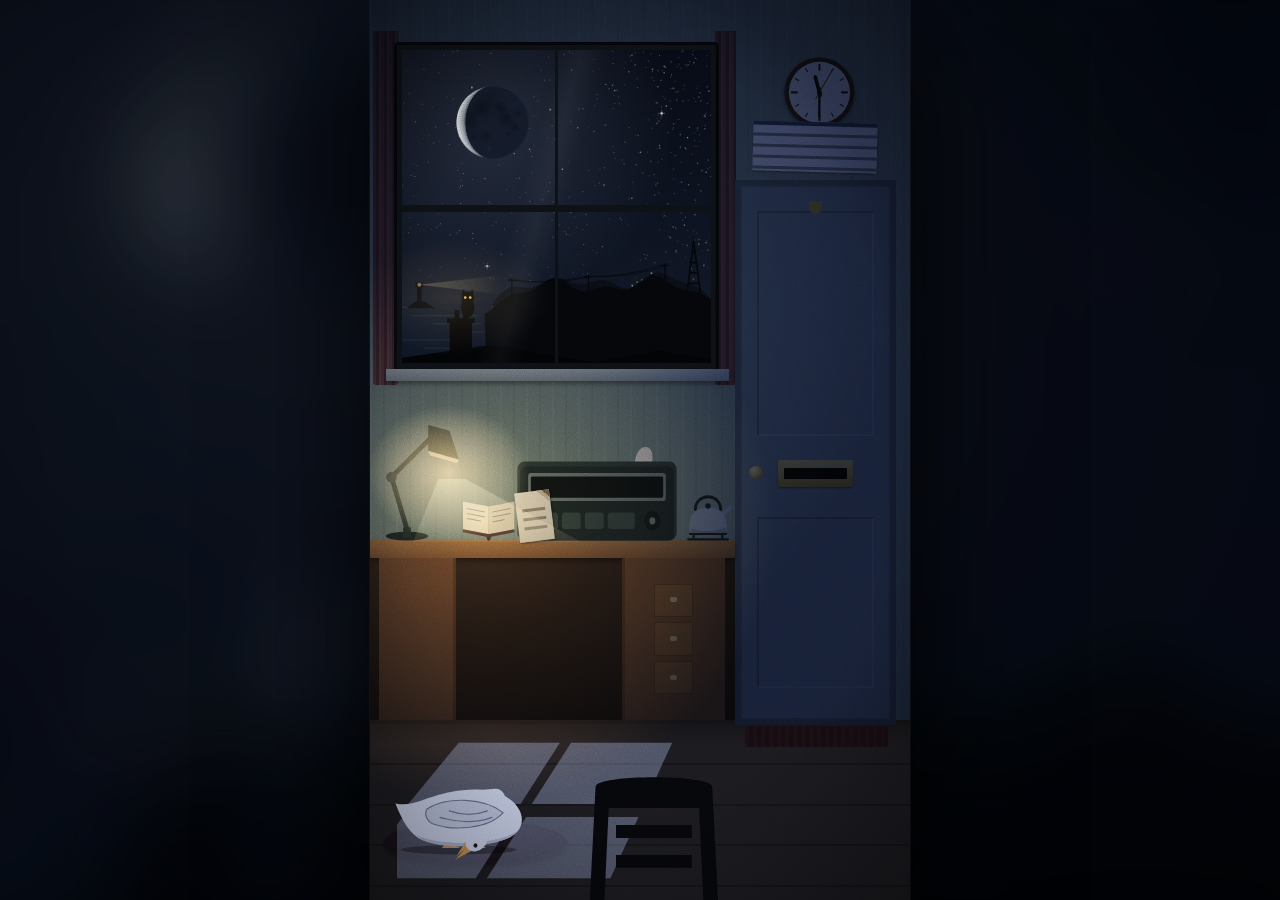
==== commit 72eb96c6: "Polish: a measured mix, bundled typefaces, Pruitt's desk, feeding Formal Measure every station's lev" ====
--- a/index.html
+++ b/index.html
@@ -5,14 +5,15 @@
 <meta name="viewport" content="width=device-width, initial-scale=1">
 <meta name="theme-color" content="#05070c">
 <title>Hollowband Receiver</title>
-<link rel="preconnect" href="https://fonts.googleapis.com">
-<link rel="preconnect" href="https://fonts.gstatic.com" crossorigin>
-<link href="https://fonts.googleapis.com/css2?family=Alfa+Slab+One&family=Caveat:wght@500;700&family=Cinzel:wght@600&family=Courier+Prime:ital,wght@0,400;0,700;1,400&family=IM+Fell+English+SC&family=Megrim&family=Monoton&family=PT+Sans+Narrow:wght@700&family=Pacifico&family=Poiret+One&family=Reenie+Beanie&family=Rye&family=Saira+Extra+Condensed:wght@500;600;700&family=UnifrakturCook:wght@700&display=swap" rel="stylesheet">
+<link rel="preload" href="fonts/saira-extra-condensed-latin-600-normal.woff2" as="font" type="font/woff2" crossorigin>
+<link rel="preload" href="fonts/courier-prime-latin-400-normal.woff2" as="font" type="font/woff2" crossorigin>
+<link rel="stylesheet" href="css/fonts.css">
 <link rel="icon" href="data:image/svg+xml,%3Csvg xmlns='http://www.w3.org/2000/svg' viewBox='0 0 32 32'%3E%3Crect width='32' height='32' rx='6' fill='%2327312e'/%3E%3Crect x='5' y='9' width='22' height='10' rx='2' fill='%23f3e2b3'/%3E%3Crect x='15.5' y='8' width='1.6' height='12' fill='%23d9442c'/%3E%3Ccircle cx='9' cy='24' r='1.8' fill='%23ffb648'/%3E%3C/svg%3E">
 <link rel="stylesheet" href="css/radio.css">
 <link rel="stylesheet" href="css/room.css">
 </head>
 <body>
+<canvas id="ambient" aria-hidden="true"></canvas>
 <main class="app" id="app" data-view="room">
 
   <!-- ================= the room ================= -->
@@ -41,6 +42,7 @@
         <path class="hand sh" d="M50,60V14" stroke="#b3311f" stroke-width="1.4" stroke-linecap="round"/>
         <circle cx="50" cy="50" r="3.4" fill="#1c1c1c"/>
       </svg>
+      <button class="obj clocktap" id="clocktap" aria-label="The clock"></button>
 
       <button class="obj tides" id="tides" aria-label="Tide tables, pinned over the door"></button>
       <div class="door" id="door">
@@ -57,7 +59,7 @@
       <div class="mat"></div>
       <button class="obj mail" id="mail" aria-label="Something on the mat" hidden><i></i></button>
 
-      <div class="desk"><span class="dtop"></span><span class="dleft"></span><span class="dright"><i></i><i></i><i></i></span></div>
+      <div class="desk"><span class="dtop"></span><span class="dleft"></span><span class="dright"><button class="drw" id="dr1" aria-label="The top drawer"></button><button class="drw" id="dr2" aria-label="The middle drawer"></button><button class="drw" id="dr3" aria-label="The bottom drawer"></button></span></div>
 
       <button class="obj lamp" id="lamp" aria-label="The lamp" aria-pressed="true">
         <svg viewBox="0 0 100 150" preserveAspectRatio="xMinYMax meet" aria-hidden="true">
@@ -104,6 +106,7 @@
       <svg class="patch" viewBox="0 0 100 34" preserveAspectRatio="none" aria-hidden="true">
         <path d="M22,2 L58,2 L44,16 L4,16 Z M62,2 L98,2 L88,16 L48,16 Z M2,19 L42,19 L28,33 L-14,33 Z M46,19 L86,19 L76,33 L32,33 Z" fill="#b4c8ff"/>
       </svg>
+      <span class="grainpile" id="grainpile" hidden><i></i><i></i><i></i><i></i><i></i><i></i><i></i></span>
       <button class="obj goose" id="goose" data-pose="sleep" aria-label="Formal, the goose">
         <svg viewBox="0 0 200 190" preserveAspectRatio="xMinYMax meet" aria-hidden="true">
           <ellipse class="g-shadow" cx="90" cy="184" rx="62" ry="5"/>
--- a/css/fonts.css
+++ b/css/fonts.css
@@ -0,0 +1,186 @@
+/* Hollowband Receiver — typefaces, bundled so the set looks the same everywhere and works offline.
+   All are SIL Open Font License 1.1, from the Fontsource packages of the Google Fonts families. See docs/CREDITS.md. */
+@font-face {
+  font-family: 'Saira Extra Condensed';
+  font-style: normal;
+  font-display: swap;
+  font-weight: 500;
+  src: url(../fonts/saira-extra-condensed-latin-500-normal.woff2) format('woff2');
+  unicode-range: U+0000-00FF,U+0131,U+0152-0153,U+02BB-02BC,U+02C6,U+02DA,U+02DC,U+0304,U+0308,U+0329,U+2000-206F,U+20AC,U+2122,U+2191,U+2193,U+2212,U+2215,U+FEFF,U+FFFD;
+}
+@font-face {
+  font-family: 'Saira Extra Condensed';
+  font-style: normal;
+  font-display: swap;
+  font-weight: 600;
+  src: url(../fonts/saira-extra-condensed-latin-600-normal.woff2) format('woff2');
+  unicode-range: U+0000-00FF,U+0131,U+0152-0153,U+02BB-02BC,U+02C6,U+02DA,U+02DC,U+0304,U+0308,U+0329,U+2000-206F,U+20AC,U+2122,U+2191,U+2193,U+2212,U+2215,U+FEFF,U+FFFD;
+}
+@font-face {
+  font-family: 'Saira Extra Condensed';
+  font-style: normal;
+  font-display: swap;
+  font-weight: 700;
+  src: url(../fonts/saira-extra-condensed-latin-700-normal.woff2) format('woff2');
+  unicode-range: U+0000-00FF,U+0131,U+0152-0153,U+02BB-02BC,U+02C6,U+02DA,U+02DC,U+0304,U+0308,U+0329,U+2000-206F,U+20AC,U+2122,U+2191,U+2193,U+2212,U+2215,U+FEFF,U+FFFD;
+}
+@font-face {
+  font-family: 'Courier Prime';
+  font-style: normal;
+  font-display: swap;
+  font-weight: 400;
+  src: url(../fonts/courier-prime-latin-ext-400-normal.woff2) format('woff2');
+  unicode-range: U+0100-02BA,U+02BD-02C5,U+02C7-02CC,U+02CE-02D7,U+02DD-02FF,U+0304,U+0308,U+0329,U+1D00-1DBF,U+1E00-1E9F,U+1EF2-1EFF,U+2020,U+20A0-20AB,U+20AD-20C0,U+2113,U+2C60-2C7F,U+A720-A7FF;
+}
+@font-face {
+  font-family: 'Courier Prime';
+  font-style: normal;
+  font-display: swap;
+  font-weight: 400;
+  src: url(../fonts/courier-prime-latin-400-normal.woff2) format('woff2');
+  unicode-range: U+0000-00FF,U+0131,U+0152-0153,U+02BB-02BC,U+02C6,U+02DA,U+02DC,U+0304,U+0308,U+0329,U+2000-206F,U+20AC,U+2122,U+2191,U+2193,U+2212,U+2215,U+FEFF,U+FFFD;
+}
+@font-face {
+  font-family: 'Courier Prime';
+  font-style: italic;
+  font-display: swap;
+  font-weight: 400;
+  src: url(../fonts/courier-prime-latin-ext-400-italic.woff2) format('woff2');
+  unicode-range: U+0100-02BA,U+02BD-02C5,U+02C7-02CC,U+02CE-02D7,U+02DD-02FF,U+0304,U+0308,U+0329,U+1D00-1DBF,U+1E00-1E9F,U+1EF2-1EFF,U+2020,U+20A0-20AB,U+20AD-20C0,U+2113,U+2C60-2C7F,U+A720-A7FF;
+}
+@font-face {
+  font-family: 'Courier Prime';
+  font-style: italic;
+  font-display: swap;
+  font-weight: 400;
+  src: url(../fonts/courier-prime-latin-400-italic.woff2) format('woff2');
+  unicode-range: U+0000-00FF,U+0131,U+0152-0153,U+02BB-02BC,U+02C6,U+02DA,U+02DC,U+0304,U+0308,U+0329,U+2000-206F,U+20AC,U+2122,U+2191,U+2193,U+2212,U+2215,U+FEFF,U+FFFD;
+}
+@font-face {
+  font-family: 'Courier Prime';
+  font-style: normal;
+  font-display: swap;
+  font-weight: 700;
+  src: url(../fonts/courier-prime-latin-ext-700-normal.woff2) format('woff2');
+  unicode-range: U+0100-02BA,U+02BD-02C5,U+02C7-02CC,U+02CE-02D7,U+02DD-02FF,U+0304,U+0308,U+0329,U+1D00-1DBF,U+1E00-1E9F,U+1EF2-1EFF,U+2020,U+20A0-20AB,U+20AD-20C0,U+2113,U+2C60-2C7F,U+A720-A7FF;
+}
+@font-face {
+  font-family: 'Courier Prime';
+  font-style: normal;
+  font-display: swap;
+  font-weight: 700;
+  src: url(../fonts/courier-prime-latin-700-normal.woff2) format('woff2');
+  unicode-range: U+0000-00FF,U+0131,U+0152-0153,U+02BB-02BC,U+02C6,U+02DA,U+02DC,U+0304,U+0308,U+0329,U+2000-206F,U+20AC,U+2122,U+2191,U+2193,U+2212,U+2215,U+FEFF,U+FFFD;
+}
+@font-face {
+  font-family: 'IM Fell English SC';
+  font-style: normal;
+  font-display: swap;
+  font-weight: 400;
+  src: url(../fonts/im-fell-english-sc-latin-400-normal.woff2) format('woff2');
+  unicode-range: U+0000-00FF,U+0131,U+0152-0153,U+02BB-02BC,U+02C6,U+02DA,U+02DC,U+0304,U+0308,U+0329,U+2000-206F,U+20AC,U+2122,U+2191,U+2193,U+2212,U+2215,U+FEFF,U+FFFD;
+}
+@font-face {
+  font-family: 'Megrim';
+  font-style: normal;
+  font-display: swap;
+  font-weight: 400;
+  src: url(../fonts/megrim-latin-400-normal.woff2) format('woff2');
+  unicode-range: U+0000-00FF,U+0131,U+0152-0153,U+02BB-02BC,U+02C6,U+02DA,U+02DC,U+0304,U+0308,U+0329,U+2000-206F,U+20AC,U+2122,U+2191,U+2193,U+2212,U+2215,U+FEFF,U+FFFD;
+}
+@font-face {
+  font-family: 'PT Sans Narrow';
+  font-style: normal;
+  font-display: swap;
+  font-weight: 700;
+  src: url(../fonts/pt-sans-narrow-cyrillic-700-normal.woff2) format('woff2');
+  unicode-range: U+0301,U+0400-045F,U+0490-0491,U+04B0-04B1,U+2116;
+}
+@font-face {
+  font-family: 'PT Sans Narrow';
+  font-style: normal;
+  font-display: swap;
+  font-weight: 700;
+  src: url(../fonts/pt-sans-narrow-latin-700-normal.woff2) format('woff2');
+  unicode-range: U+0000-00FF,U+0131,U+0152-0153,U+02BB-02BC,U+02C6,U+02DA,U+02DC,U+0304,U+0308,U+0329,U+2000-206F,U+20AC,U+2122,U+2191,U+2193,U+2212,U+2215,U+FEFF,U+FFFD;
+}
+@font-face {
+  font-family: 'Alfa Slab One';
+  font-style: normal;
+  font-display: swap;
+  font-weight: 400;
+  src: url(../fonts/alfa-slab-one-latin-400-normal.woff2) format('woff2');
+  unicode-range: U+0000-00FF,U+0131,U+0152-0153,U+02BB-02BC,U+02C6,U+02DA,U+02DC,U+0304,U+0308,U+0329,U+2000-206F,U+20AC,U+2122,U+2191,U+2193,U+2212,U+2215,U+FEFF,U+FFFD;
+}
+@font-face {
+  font-family: 'Caveat';
+  font-style: normal;
+  font-display: swap;
+  font-weight: 400;
+  src: url(../fonts/caveat-latin-400-normal.woff2) format('woff2');
+  unicode-range: U+0000-00FF,U+0131,U+0152-0153,U+02BB-02BC,U+02C6,U+02DA,U+02DC,U+0304,U+0308,U+0329,U+2000-206F,U+20AC,U+2122,U+2191,U+2193,U+2212,U+2215,U+FEFF,U+FFFD;
+}
+@font-face {
+  font-family: 'Caveat';
+  font-style: normal;
+  font-display: swap;
+  font-weight: 700;
+  src: url(../fonts/caveat-latin-700-normal.woff2) format('woff2');
+  unicode-range: U+0000-00FF,U+0131,U+0152-0153,U+02BB-02BC,U+02C6,U+02DA,U+02DC,U+0304,U+0308,U+0329,U+2000-206F,U+20AC,U+2122,U+2191,U+2193,U+2212,U+2215,U+FEFF,U+FFFD;
+}
+@font-face {
+  font-family: 'Cinzel';
+  font-style: normal;
+  font-display: swap;
+  font-weight: 600;
+  src: url(../fonts/cinzel-latin-600-normal.woff2) format('woff2');
+  unicode-range: U+0000-00FF,U+0131,U+0152-0153,U+02BB-02BC,U+02C6,U+02DA,U+02DC,U+0304,U+0308,U+0329,U+2000-206F,U+20AC,U+2122,U+2191,U+2193,U+2212,U+2215,U+FEFF,U+FFFD;
+}
+@font-face {
+  font-family: 'Monoton';
+  font-style: normal;
+  font-display: swap;
+  font-weight: 400;
+  src: url(../fonts/monoton-latin-400-normal.woff2) format('woff2');
+  unicode-range: U+0000-00FF,U+0131,U+0152-0153,U+02BB-02BC,U+02C6,U+02DA,U+02DC,U+0304,U+0308,U+0329,U+2000-206F,U+20AC,U+2122,U+2191,U+2193,U+2212,U+2215,U+FEFF,U+FFFD;
+}
+@font-face {
+  font-family: 'Pacifico';
+  font-style: normal;
+  font-display: swap;
+  font-weight: 400;
+  src: url(../fonts/pacifico-latin-400-normal.woff2) format('woff2');
+  unicode-range: U+0000-00FF,U+0131,U+0152-0153,U+02BB-02BC,U+02C6,U+02DA,U+02DC,U+0304,U+0308,U+0329,U+2000-206F,U+20AC,U+2122,U+2191,U+2193,U+2212,U+2215,U+FEFF,U+FFFD;
+}
+@font-face {
+  font-family: 'Poiret One';
+  font-style: normal;
+  font-display: swap;
+  font-weight: 400;
+  src: url(../fonts/poiret-one-latin-400-normal.woff2) format('woff2');
+  unicode-range: U+0000-00FF,U+0131,U+0152-0153,U+02BB-02BC,U+02C6,U+02DA,U+02DC,U+0304,U+0308,U+0329,U+2000-206F,U+20AC,U+2122,U+2191,U+2193,U+2212,U+2215,U+FEFF,U+FFFD;
+}
+@font-face {
+  font-family: 'Reenie Beanie';
+  font-style: normal;
+  font-display: swap;
+  font-weight: 400;
+  src: url(../fonts/reenie-beanie-latin-400-normal.woff2) format('woff2');
+  unicode-range: U+0000-00FF,U+0131,U+0152-0153,U+02BB-02BC,U+02C6,U+02DA,U+02DC,U+0304,U+0308,U+0329,U+2000-206F,U+20AC,U+2122,U+2191,U+2193,U+2212,U+2215,U+FEFF,U+FFFD;
+}
+@font-face {
+  font-family: 'Rye';
+  font-style: normal;
+  font-display: swap;
+  font-weight: 400;
+  src: url(../fonts/rye-latin-400-normal.woff2) format('woff2');
+  unicode-range: U+0000-00FF,U+0131,U+0152-0153,U+02BB-02BC,U+02C6,U+02DA,U+02DC,U+0304,U+0308,U+0329,U+2000-206F,U+20AC,U+2122,U+2191,U+2193,U+2212,U+2215,U+FEFF,U+FFFD;
+}
+@font-face {
+  font-family: 'UnifrakturCook';
+  font-style: normal;
+  font-display: swap;
+  font-weight: 700;
+  src: url(../fonts/unifrakturcook-latin-700-normal.woff2) format('woff2');
+  unicode-range: U+0000-00FF,U+0131,U+0152-0153,U+02BB-02BC,U+02C6,U+02DA,U+02DC,U+0304,U+0308,U+0329,U+2000-206F,U+20AC,U+2122,U+2191,U+2193,U+2212,U+2215,U+FEFF,U+FFFD;
+}
--- a/css/room.css
+++ b/css/room.css
@@ -12,7 +12,10 @@
   --font-hand2:"Reenie Beanie","Caveat",cursive;
 }
 html,body{overflow:hidden;overscroll-behavior:none}
-.app{position:relative;width:100%;min-width:0;max-width:min(540px,78vh);height:100%;min-height:0;overflow:hidden;background:#05070c;
+body{background:radial-gradient(ellipse 70% 85% at 50% 42%,#141a2b 0%,#090c15 55%,#030406 100%)}
+#ambient{position:fixed;left:-10%;top:-10%;width:120%;height:120%;z-index:0;pointer-events:none;filter:blur(48px) saturate(1.3) brightness(.6);opacity:.9}
+.app{z-index:1}
+.app{box-shadow:0 0 0 1px rgba(255,255,255,.04),0 30px 120px rgba(0,0,0,.85);position:relative;width:100%;min-width:0;max-width:min(540px,78vh);height:100%;min-height:0;overflow:hidden;background:#05070c;
   -webkit-user-select:none;user-select:none;-webkit-touch-callout:none}
 .app input,.app .tape,.app .vbody{-webkit-user-select:text;user-select:text}
 .roomview,.app>.radio{position:absolute;inset:0;transition:opacity .5s ease,transform .65s cubic-bezier(.3,.9,.3,1)}
@@ -35,6 +38,8 @@
 .obj{background:none;border:0;padding:0;margin:0;cursor:pointer;-webkit-tap-highlight-color:transparent}
 .obj svg{display:block;width:100%;height:100%;overflow:visible}
 .obj:focus-visible,.slot:focus-visible,.pins:focus-visible,.eyes:focus-visible{outline:2px solid #ffb648;outline-offset:3px}
+/* everything in the room is a little bigger to a finger than it looks */
+.obj::before{content:"";position:absolute;inset:-8px}
 /* a glint on anything you have not touched yet */
 .obj::after{content:"";position:absolute;right:8%;top:8%;width:5px;height:5px;border-radius:50%;background:#fff3cf;box-shadow:0 0 7px 2px rgba(255,236,180,.8);opacity:0;animation:glint 5.5s ease-in-out infinite;animation-delay:var(--gd,0s);pointer-events:none}
 .obj.used::after,.room-dead .obj::after{display:none}
@@ -66,6 +71,7 @@
 /* clock */
 .clock{left:76.5%;top:6.2%;width:13.5%;aspect-ratio:1;filter:drop-shadow(0 2px 2px rgba(0,0,0,.4))}
 .clock .hand{transform-box:view-box;transform-origin:50px 50px}
+.clocktap{left:76.5%;top:6.2%;width:13.5%;aspect-ratio:1;border-radius:50%}
 .clock .hh{transform:rotate(var(--h,0deg))}.clock .mh{transform:rotate(var(--m,0deg))}.clock .sh{transform:rotate(var(--s,0deg))}
 
 /* tide tables, pinned over the door. They were full this evening. */
@@ -100,13 +106,15 @@
 .dtop{left:0;right:0;top:0;height:10%;background:linear-gradient(180deg,#a87a4d,#8a5f3a);box-shadow:0 3px 5px rgba(0,0,0,.4)}
 .dleft{left:2.5%;top:10%;width:21%;bottom:0;background:#7a5236;box-shadow:inset -3px 0 0 rgba(0,0,0,.2)}
 .dright{left:69%;right:2.5%;top:10%;bottom:0;background:#7a5236;box-shadow:inset 3px 0 0 rgba(0,0,0,.2);display:flex;flex-direction:column;gap:5%;padding:7% 9%}
-.dright i{flex:1;background:#8a5f3a;box-shadow:inset 0 0 0 1px rgba(0,0,0,.25);position:relative}
-.dright i::after{content:"";position:absolute;left:42%;top:40%;width:16%;height:16%;border-radius:2px;background:#c9b27a}
+.dright .drw{flex:1;border:0;padding:0;margin:0;cursor:pointer;background:#8a5f3a;box-shadow:inset 0 0 0 1px rgba(0,0,0,.25);position:relative;transition:translate .2s,box-shadow .2s;-webkit-tap-highlight-color:transparent}
+.dright .drw::after{content:"";position:absolute;left:42%;top:40%;width:16%;height:16%;border-radius:2px;background:#c9b27a}
+.dright .drw.open{translate:0 2px;box-shadow:inset 0 0 0 1px rgba(0,0,0,.25),0 -3px 0 #120c08}
+.dright .drw:focus-visible{outline:2px solid #ffb648;outline-offset:2px}
 .lamp{left:1.5%;top:44%;width:19%;height:16.1%}
 .lampmouth{opacity:var(--lampA);transition:opacity .08s}
 .book{left:16.5%;top:50.3%;width:11%;height:9.8%}
 .set{left:27%;top:50.6%;width:30%;height:9.5%}
-.stage .note{left:27.8%;top:54.6%;width:6.4%;height:5.5%;rotate:-7deg;background:linear-gradient(180deg,#f4efe0,#e2dbc6);box-shadow:1px 1px 2px rgba(0,0,0,.45);clip-path:polygon(0 0,78% 0,100% 20%,100% 100%,0 100%);animation:wobble 2.6s ease-in-out infinite;transform-origin:50% 100%}
+.stage .note{left:27.8%;top:54.6%;width:6.4%;height:5.5%;rotate:-7deg;background:linear-gradient(225deg,#7d6f57 0 9%,#cfc6ad 9% 15%,rgba(0,0,0,0) 15%),linear-gradient(180deg,#f4efe0,#e2dbc6);box-shadow:1px 1px 2px rgba(0,0,0,.45);animation:wobble 2.6s ease-in-out infinite;transform-origin:50% 100%}
 .stage .note.used{animation:none}
 .stage .note i{display:block;height:6%;margin:17% 16% 0;background:#6b6253;opacity:.65}
 @keyframes wobble{0%,100%{rotate:-7deg}50%{rotate:-3deg}}
@@ -119,8 +127,9 @@
 .patch{left:5%;top:81.5%;width:52%;height:16.5%;mix-blend-mode:screen;opacity:calc(var(--moonlight,1)*.3);z-index:6;pointer-events:none;transition:opacity .25s}
 .room-dead .patch{opacity:0}
 /* she is drawn over the night, in night colours of her own, so she can always be found */
-.goose{left:1%;top:75.4%;width:36%;height:19.6%;z-index:6;transition:left 2s linear;--gk:calc(var(--moonlight,1)*55% + var(--lampA,1)*20%)}
+.goose{left:1%;top:75.4%;width:36%;height:19.6%;z-index:6;transition:left 2s linear;pointer-events:none;--gk:calc(var(--moonlight,1)*55% + var(--lampA,1)*20%)}
 .goose.left svg{transform:scaleX(-1)}
+.goose .g-torso,.goose .g-legs{pointer-events:visiblePainted}
 .g-shadow{fill:rgba(0,0,0,.35)}
 .g-body,.g-neck,.g-skull{fill:#8a95b8;fill:color-mix(in srgb,#d3daf0 var(--gk),#77829f)}
 .g-belly{fill:#6f7b9e;fill:color-mix(in srgb,#aab4d0 var(--gk),#5f6a88)}
@@ -153,6 +162,9 @@
 .goose[data-pose="up"]{--n1:-6deg;--n2:-6deg;--n3:-10deg;--hd:-52deg;--sit:0px}
 .goose[data-pose="hiss"]{--n1:62deg;--n2:14deg;--n3:6deg;--hd:-8deg;--sit:0px}
 .goose[data-pose="peer"]{--n1:38deg;--n2:24deg;--n3:18deg;--hd:26deg;--sit:0px}
+.goose[data-pose="peck"]{--n1:66deg;--n2:30deg;--n3:22deg;--hd:28deg;--sit:0px}
+.goose.peck .g-n3{animation:peck .42s ease-in-out infinite}
+@keyframes peck{0%,100%{transform:rotate(22deg)}50%{transform:rotate(40deg)}}
 .goose[data-pose="preen"]{--n1:-58deg;--n2:-62deg;--n3:-40deg;--hd:-10deg;--sit:20px}
 .goose.front .g-beak{transform-origin:146px 41px;transform:scaleX(.28)}
 .goose.front .g-eye.e2{opacity:1}
@@ -165,6 +177,9 @@
 .goose.walk .leg{transform-origin:78px 150px;animation:gstep .56s linear infinite}
 .goose.walk .l2{transform-origin:106px 150px;animation-delay:-.28s}
 @keyframes gstep{0%,100%{transform:rotate(16deg)}50%{transform:rotate(-16deg)}}
+.grainpile{left:29%;top:94.4%;width:10%;height:1.6%;z-index:6;pointer-events:none}
+.grainpile i{position:absolute;width:3px;height:2px;border-radius:1px;background:#b9a36a;opacity:.75}
+.grainpile i:nth-child(1){left:8%;top:20%}.grainpile i:nth-child(2){left:22%;top:70%}.grainpile i:nth-child(3){left:37%;top:35%}.grainpile i:nth-child(4){left:52%;top:80%}.grainpile i:nth-child(5){left:63%;top:10%}.grainpile i:nth-child(6){left:78%;top:55%}.grainpile i:nth-child(7){left:91%;top:25%}
 .eyes{left:27%;top:71%;width:9%;height:3%;z-index:6;background:none;border:0;padding:0;cursor:pointer}
 .eyes i{position:absolute;top:30%;width:14%;aspect-ratio:1;border-radius:50%;background:#e9eef6;box-shadow:0 0 5px rgba(220,230,255,.8);animation:gblink 4.4s infinite}
 .eyes i:first-child{left:22%}.eyes i:last-child{left:58%}
@@ -219,6 +234,7 @@
 .vkeys .key{animation:none;padding:9px 14px}
 .paper{width:100%;background:linear-gradient(180deg,#f3eedd,#e6dfc9);color:#2a251d;border-radius:3px;padding:20px 22px;box-shadow:0 10px 34px rgba(0,0,0,.6);font-family:var(--font-hand);font-size:22px;line-height:1.25;rotate:-.6deg}
 .paper p{margin:0 0 .5em}
+.paper .ttl{font-weight:700;text-decoration:underline;text-underline-offset:.15em}
 .paper .sign{text-align:right;margin-top:.6em}
 .paper.pages{rotate:0deg;padding:0;background:none;box-shadow:none;display:flex;flex-direction:column;gap:10px}
 .paper.pages .page{background:repeating-linear-gradient(180deg,rgba(0,0,0,0) 0 1.2em,rgba(60,80,120,.16) 1.2em calc(1.2em + 1px)),linear-gradient(180deg,#f3eedd,#e6dfc9);border-radius:3px;padding:16px 20px;box-shadow:0 8px 26px rgba(0,0,0,.55);line-height:1.2em}
@@ -280,7 +296,7 @@
 .c-vellish{background:#e2b23a;color:#17443f}
 .c-vellish .k1{left:7%;top:9%;font:calc(var(--u)*6.6)/1 "Poiret One",sans-serif;letter-spacing:.2em}
 .c-vellish .k2{left:7%;top:20%;font:700 calc(var(--u)*13)/1 "Poiret One",sans-serif;letter-spacing:.06em}
-.c-vellish .k3{left:7%;bottom:21%;font:italic calc(var(--u)*4.2)/1.2 var(--font-tape)}
+.c-vellish .k3{left:7%;right:36%;bottom:20%;font:italic calc(var(--u)*3.7)/1.2 var(--font-tape)}
 .c-vellish .f{left:7%;bottom:8%;font:700 calc(var(--u)*5)/1 "Poiret One",sans-serif;letter-spacing:.3em}
 .c-vellish svg{right:5%;bottom:0;width:36%;height:74%}
 .c-vellish .band{left:0;right:0;top:44%;height:calc(var(--u)*1.6);background:#17443f}
@@ -308,23 +324,25 @@
 .c-roads .k3{left:0;right:0;bottom:9%;font:600 calc(var(--u)*3.8)/1 "Cinzel",serif;letter-spacing:.34em}
 .c-roads svg{left:41%;top:47%;width:18%;height:34%}
 .c-library{background:#d9c690;color:#3d2c12;text-align:center;box-shadow:inset 0 0 0 calc(var(--u)*2) #d9c690,inset 0 0 0 calc(var(--u)*2.6) #3d2c12,inset 0 0 0 calc(var(--u)*4) #d9c690,inset 0 0 0 calc(var(--u)*4.4) #3d2c12}
-.c-library .k1{left:0;right:0;top:18%;font:600 calc(var(--u)*9)/1 "Cinzel",serif;letter-spacing:.12em}
-.c-library .k2{left:0;right:0;top:37%;font:600 calc(var(--u)*4.4)/1 "Cinzel",serif;letter-spacing:.4em}
-.c-library .f{left:0;right:0;top:52%;font:600 calc(var(--u)*7)/1 "Cinzel",serif;letter-spacing:.2em}
+.c-library .k1{left:0;right:0;top:12%;font:600 calc(var(--u)*7.6)/1.08 "Cinzel",serif;letter-spacing:.1em}
+.c-library .k2{left:0;right:0;top:45%;font:600 calc(var(--u)*4.4)/1 "Cinzel",serif;letter-spacing:.4em}
+.c-library .f{left:0;right:0;top:57%;font:600 calc(var(--u)*7)/1 "Cinzel",serif;letter-spacing:.2em}
 .c-library .k3{left:0;right:0;bottom:15%;font:italic calc(var(--u)*3.8)/1 var(--font-tape)}
 .c-porch{background:#b5552f;color:#16110d;text-align:center}
 .c-porch .cols{left:6%;right:6%;top:10%;bottom:22%;background:repeating-linear-gradient(90deg,#16110d 0 5%,rgba(0,0,0,0) 5% 19%);border-top:calc(var(--u)*3) solid #16110d;border-bottom:calc(var(--u)*2) solid #16110d}
-.c-porch .k1{left:0;right:0;top:30%;font:600 calc(var(--u)*8.4)/1 "Cinzel",serif;letter-spacing:.14em;color:#f3d9b8;text-shadow:0 0 calc(var(--u)*2) #b5552f,0 0 calc(var(--u)*2) #b5552f,0 0 calc(var(--u)*3) #b5552f}
-.c-porch .f{left:0;right:0;top:50%;font:600 calc(var(--u)*5)/1 "Cinzel",serif;letter-spacing:.34em;color:#f3d9b8;text-shadow:0 0 calc(var(--u)*2) #b5552f,0 0 calc(var(--u)*2) #b5552f}
+.c-porch .k1{left:0;right:0;top:21%;font:600 calc(var(--u)*7.4)/1.08 "Cinzel",serif;letter-spacing:.14em;color:#f3d9b8;text-shadow:0 0 calc(var(--u)*2) #b5552f,0 0 calc(var(--u)*2) #b5552f,0 0 calc(var(--u)*3) #b5552f}
+.c-porch .f{left:0;right:0;top:57%;font:600 calc(var(--u)*5)/1 "Cinzel",serif;letter-spacing:.34em;color:#f3d9b8;text-shadow:0 0 calc(var(--u)*2) #b5552f,0 0 calc(var(--u)*2) #b5552f}
 .c-porch .k3{left:0;right:0;bottom:7%;font:italic calc(var(--u)*4)/1 var(--font-tape)}
 .c-dominion{background:#f1eee4;color:#e3dfd3;text-align:center}
-.c-dominion .k1{left:0;right:0;top:36%;font:600 calc(var(--u)*7)/1 "Cinzel",serif;letter-spacing:.24em;text-shadow:1px 1px 0 #fff,-1px -1px 0 #cfcabb}
-.c-dominion .f{left:0;right:0;top:54%;font:600 calc(var(--u)*4)/1 "Cinzel",serif;letter-spacing:.5em;text-shadow:1px 1px 0 #fff,-1px -1px 0 #cfcabb}
+.c-dominion .k1{left:0;right:0;top:26%;font:600 calc(var(--u)*6.8)/1.1 "Cinzel",serif;letter-spacing:.24em;text-shadow:1px 1px 0 #fff,-1px -1px 0 #cfcabb}
+.c-dominion .f{left:0;right:0;top:62%;font:600 calc(var(--u)*4)/1 "Cinzel",serif;letter-spacing:.5em;text-shadow:1px 1px 0 #fff,-1px -1px 0 #cfcabb}
 .c-notice{background:#dfe8d8;color:#243a2c;padding:6% 7%!important;font:calc(var(--u)*3.6)/1.4 var(--font-tape)}
 .c-notice b{font:700 calc(var(--u)*6)/1.1 var(--font-label);letter-spacing:.16em;display:block;margin-bottom:.4em}
-.c-overdue{background:#f0ead8;color:#3a2f28;padding:6% 7%!important;font:calc(var(--u)*3.6)/1.4 var(--font-tape)}
-.c-overdue b{font:calc(var(--u)*7.4)/1 "UnifrakturCook",serif;display:block;margin-bottom:.35em}
+.c-overdue{background:#f0ead8;color:#3a2f28;padding:6% 7%!important;font:calc(var(--u)*3.3)/1.35 var(--font-tape)}
+.c-overdue b{font:calc(var(--u)*5.2)/1.1 "UnifrakturCook",serif;display:block;margin-bottom:.45em}
 .c-overdue u{text-decoration:none;color:#b3311f;font-weight:700;letter-spacing:.2em}
+.c-photo{background:#f3eee2;padding:4.5%!important}
+.qsl .front .c-photo svg{position:relative;width:100%;height:100%;display:block;filter:sepia(.45) contrast(1.06)}
 .c-pruitt{background:linear-gradient(180deg,#0e1830 0 62%,#0a0e16 62%);color:#f3eedd}
 .c-pruitt .moon{left:60%;top:14%;width:16%;aspect-ratio:1;border-radius:50%;background:radial-gradient(circle at 40% 38%,#fbf8e8,#d9d6c2);box-shadow:0 0 calc(var(--u)*8) rgba(220,230,255,.6)}
 .c-pruitt .land{left:0;right:0;top:52%;height:14%;background:#060810;clip-path:polygon(0 60%,18% 20%,34% 50%,52% 10%,70% 44%,86% 22%,100% 50%,100% 100%,0 100%)}
